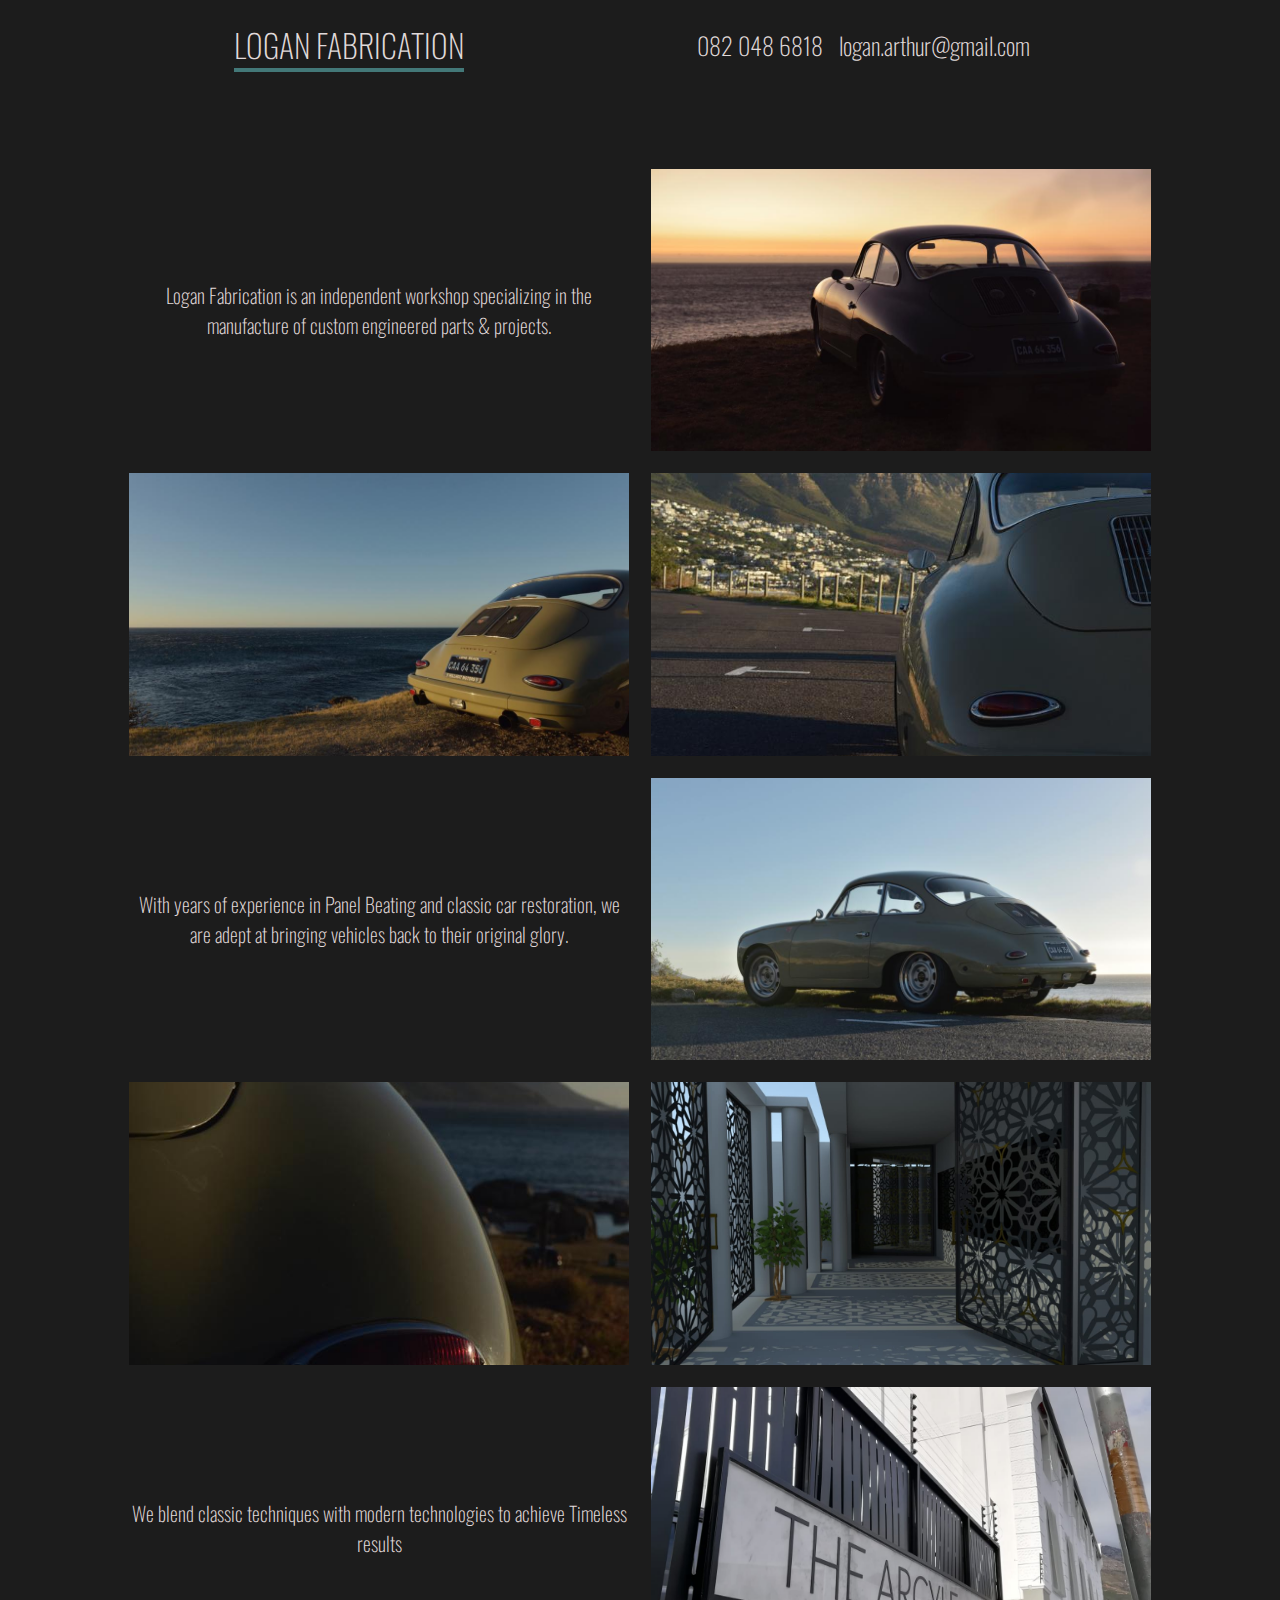
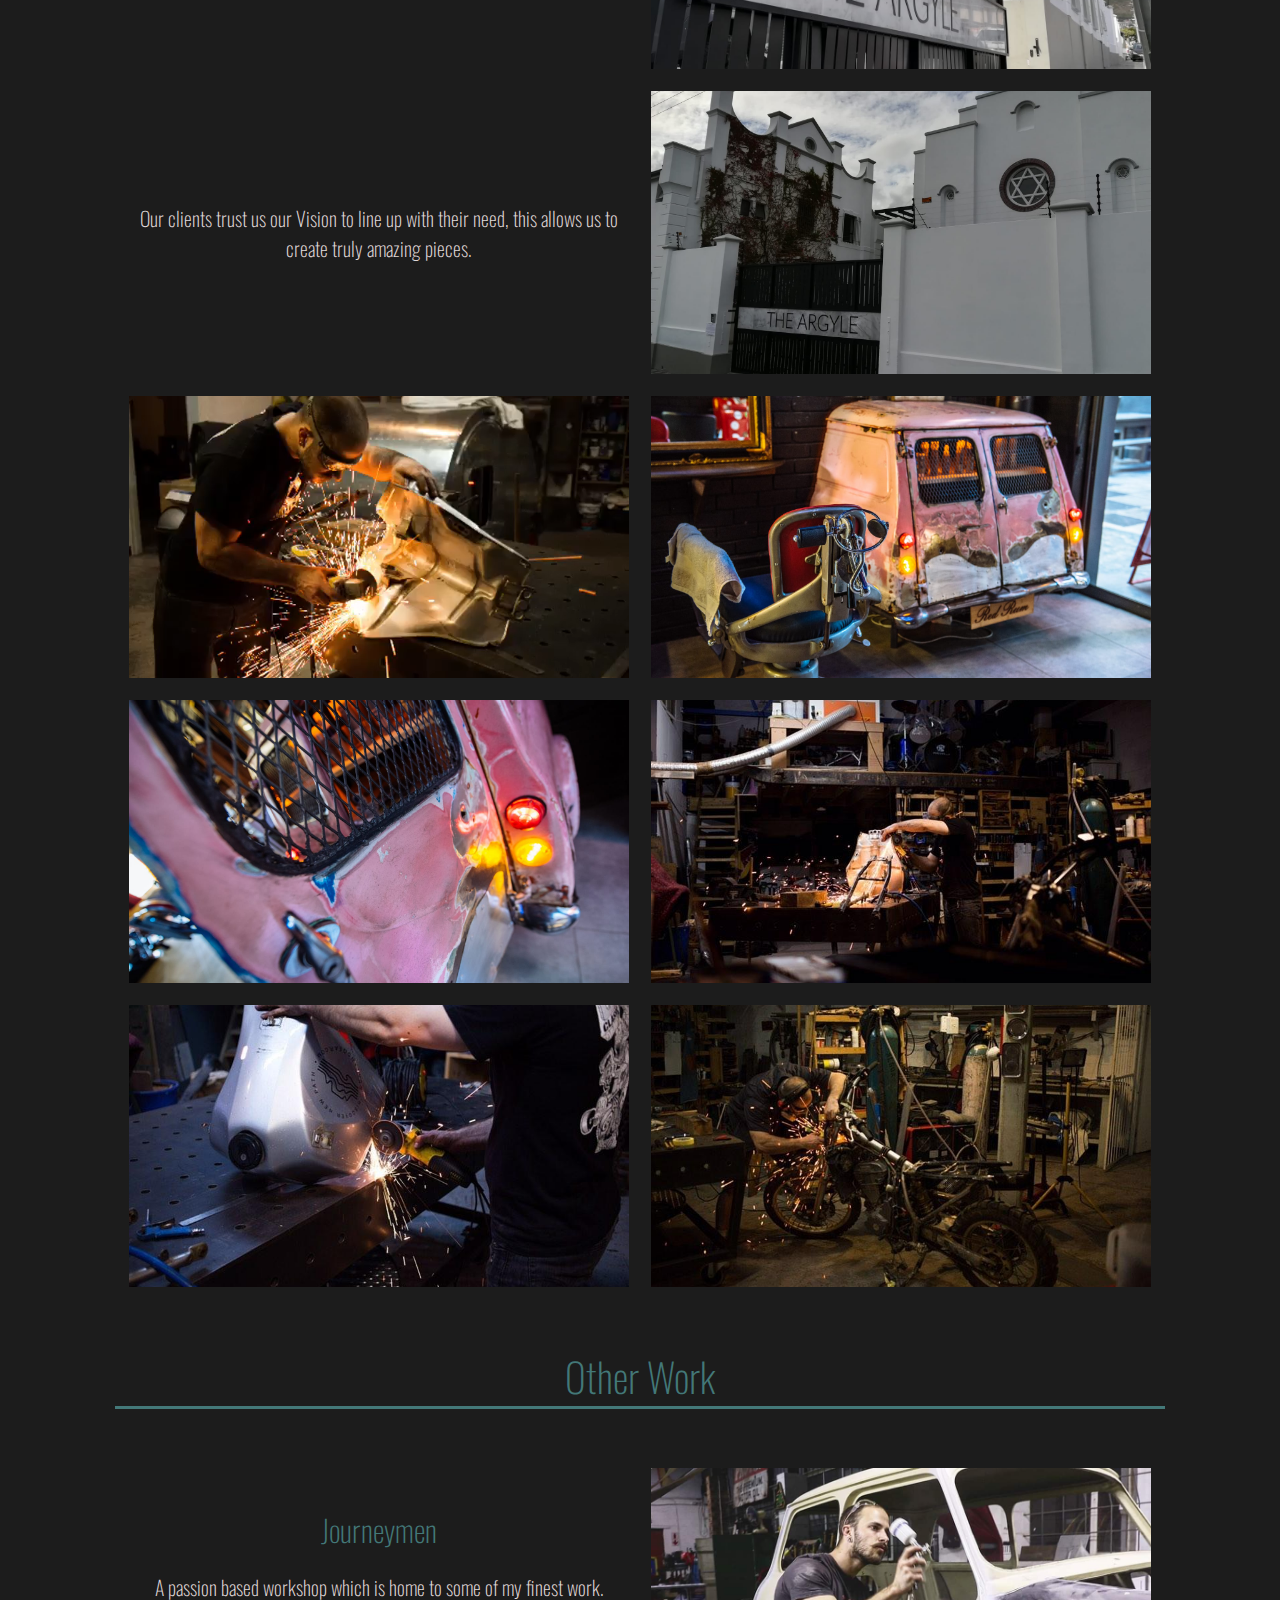
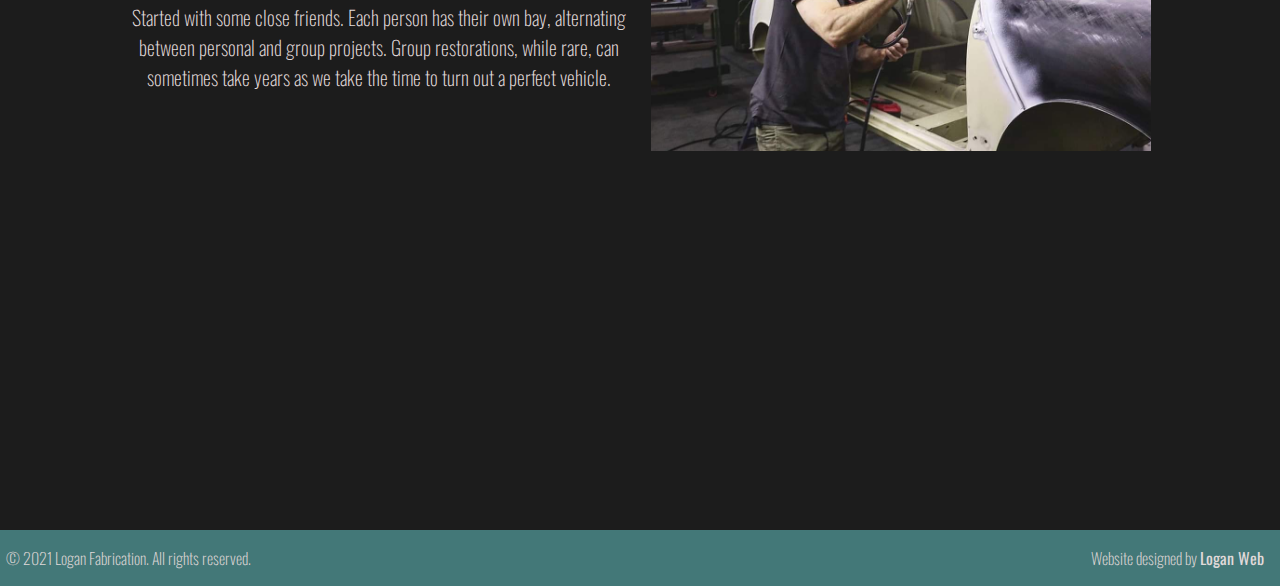
==== index.html @ 0d471483 "Finishing touches 1" ====
<!DOCTYPE html>
<html lang="en">
<head>
    <link rel='stylesheet' href='style.css'>
    <link rel="preconnect" href="https://fonts.gstatic.com">
    <link href="https://fonts.googleapis.com/css2?family=Oswald:wght@200;300;400;500;600;700&display=swap" rel="stylesheet"> 
    <meta charset="UTF-8">
    <meta name="viewport" content="width=device-width, initial-scale=1.0">
    <title>Logan Fabrication</title>
</head>
<body>
    <header>
        <h1 class="heading">LOGAN FABRICATION</h1>
        <nav>
            <a href="tel:+27820486818" class="contact">082 048 6818</a>
            <a href="mailto:logan.arthur@gmail.com?subject=Website Query" class="contact">logan.arthur@gmail.com</a>
        </nav>
    </header>
    <main>
        <div class="everything">

            <div class="gallery textblock"><p>Logan Fabrication is an independent workshop specializing in the manufacture of custom engineered parts & projects.</p></div>
            <img src="images/porsche02.jpeg" class="thumbnail gallery">
            <img src="images/porsche01.jpeg" class="thumbnail gallery">
            <img src="images/porsche03.jpeg" class="expand gallery">
            <div class="gallery textblock"><p>With years of experience in Panel Beating and classic car restoration, we are adept at bringing vehicles back to their original glory.</p></div>
            <img src="images/porsche04.jpeg" class="thumbnail gallery">
            <img src="images/porsche05.jpeg" class="expand gallery">
            <img src="images/argyle01.jpeg" class="thumbnail gallery">
            <div class="gallery textblock"><p>We blend classic techniques with modern technologies to achieve Timeless results</p></div>
            <img src="images/argyle02.jpeg" class="expand gallery">
            <div class="gallery textblock"><p>Our clients trust us our Vision to line up with their need, this allows us to create truly amazing pieces.</p></div>
            <img src="images/argyle03.jpeg" class="thumbnail gallery">
            
            <video autoplay muted loop src="images/workshop03-timelapse.mp4" type="video/mp4" class="thumbnail gallery"></video>
            <img src="images/mini02.jpeg" class="thumbnail gallery">
            <img src="images/mini03.jpeg" class="thumbnail gallery">
            <img src="images/workshop01.jpeg" class="thumbnail gallery">
            <img src="images/workshop02.jpeg" class="thumbnail gallery">
            <img src="images/workshop04.jpeg" class="thumbnail gallery">
            <hr>
            <div class="textblock gallery"><h2>Journeymen</h2><p>A passion based workshop which is home to some of my finest work. Started with some close friends. Each person has their own bay, alternating between personal and group projects. Group restorations, while rare, can sometimes take years as we take the time to turn out a perfect vehicle.</p></div>
            <img src="images/mini01.jpeg" class="thumbnail gallery">
            <iframe class ="gallery  thumbnail" src="https://www.youtube.com/embed/fPzrKiwG97E" frameborder="0" allow="accelerometer; autoplay; clipboard-write; encrypted-media; gyroscope; picture-in-picture" allowfullscreen></iframe>
        </div>
    </main>
    <footer>
        <div class="footer">
        <div class="footer"><p>© 2021 Logan Fabrication. All rights reserved.</p></div>
        <div class="footer"><p>Website designed by <a href="https://wwww.loganweb.com" class="footerlink">Logan Web</a></p></div>
        </div>    
    </footer>
</body>
</html>
---- style.css ----
:root {
    --eerie-black: #1c1c1cff;
    --myrtle-green: #437878ff;
    --sweet-brown: #b33d3dff;
    --gainsboro: #e0dadaff;
    --maximum-blue-green: #34c2c2ff;
    margin: 0;
    padding: 0;
}

html {
    scrollbar-width: none;
}

body {
    background-color: var(--eerie-black);
    color: var(--gainsboro);
    font-family: 'Oswald';
    margin: 0;
}

a {
    text-decoration: none;
}

header {
    display: flex;
    flex-wrap: wrap;
    justify-content: space-evenly;
}

nav {
    display: flex;
    flex-direction: row;
    align-self: center;
}

.heading {
    font-weight: 200;
    align-self: center;
    border-bottom-width: 0.25rem;
    border-bottom-style: solid;
    border-bottom-color: var(--myrtle-green);
}
/* Create Classes for nav hover effect*/

.contact {
    margin-right: 1rem;
    font-weight: 200;
    font-size: 1.5rem;
    text-decoration: none;
    color: var(--gainsboro);
    border-bottom-style: solid;
    border-bottom-color: transparent;
}

.contact:hover {
    transition: 0.5s;
    border-bottom-color: var(--myrtle-green);
}

.everything {
    display: flex;
    flex-wrap: wrap;
    margin: 5vw;
    justify-content: center;
    flex-direction: row;  
    flex-shrink: 0; 
}

.gallery {
    width: 500px;
    height: calc(500px/1.77);
}

.thumbnail {
    transition-duration: 1.2s;
    margin: 0.5rem;
    object-fit: cover;
    border-radius: 0.1rem;
    border: transparent 0.2rem;
    border-style: solid;
    border-radius: 0.1rem;
}

.thumbnail:hover {
    border-color: var(--myrtle-green);
    transition-duration: 0.4s;
}

.expand {
    transition-duration: 0.8s;
    margin: 0.5rem;
    object-fit: cover;
    border-radius: 0.1rem;
    border: transparent 0.2rem;
    border-style: solid;
    border-radius: 0.1rem;
}

.expand:hover{
    object-fit: contain;
    max-height: auto;
    max-width: auto;
    transform: scale(2);
    transform-origin: center;
    transition-duration: 1.2s;
}

.textblock {
    display: flex;
    justify-content: center;
    align-content: center;
    flex-direction: column;
    max-height: 100vh;
    text-align: center;
    margin: 0.5rem;
    border-radius: 0.1rem;
    border: transparent 0.2rem;
    border-style: solid;
    border-radius: 0.1rem;
    font-size: 1.25rem;
    font-weight: 200;
    text-decoration: none;
}

h2 {
    color: var(--myrtle-green);
    font-weight: 200;
    text-decoration: none;
    padding: 0;
    margin: 0;
}

hr {
    text-align: center;
    width: 82vw;
    color: var(--myrtle-green);
    border-style: none;
    border-bottom: solid 0.2rem;
    margin-top: 3rem;
    margin-bottom: 3rem;
}

hr::before {
    content: "Other Work";
    font-size: 2.5rem;
    font-weight: 200;
}

footer {
    background-color: var(--myrtle-green);
    width: 100vw;
}

.footer {
    display: flex;
    flex-direction: row;
    font-weight: 200;
    font-size: 1rem;
    justify-content: space-between;
    padding-left: 0.2rem;
}

.footerlink {
    font-size: 1rem;
    margin-right: 1rem;
    font-weight: 400;
    color: var(--gainsboro);
    border-bottom-style: solid;
    border-bottom-color: transparent;
}

.footerlink:hover {
    transition: 0.5s;
    border-bottom-color: var(--maximum-blue-green);
}
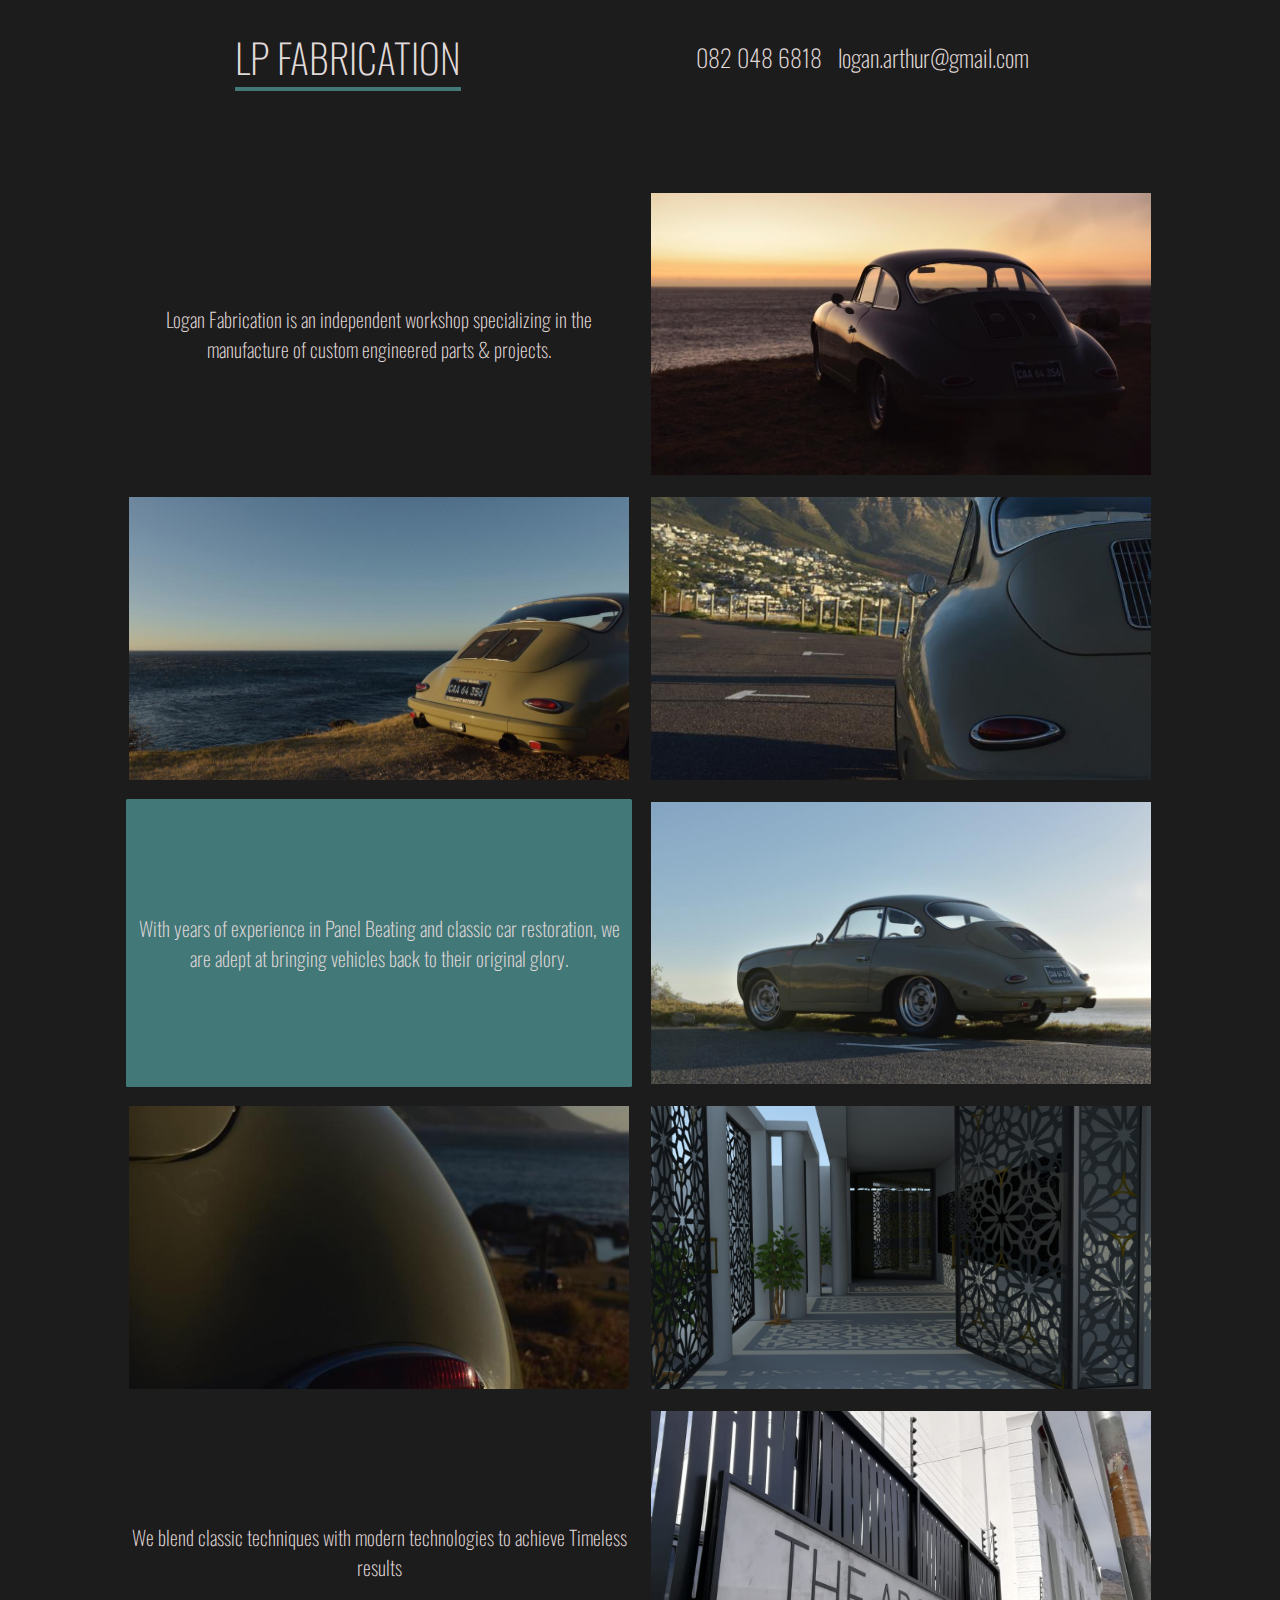
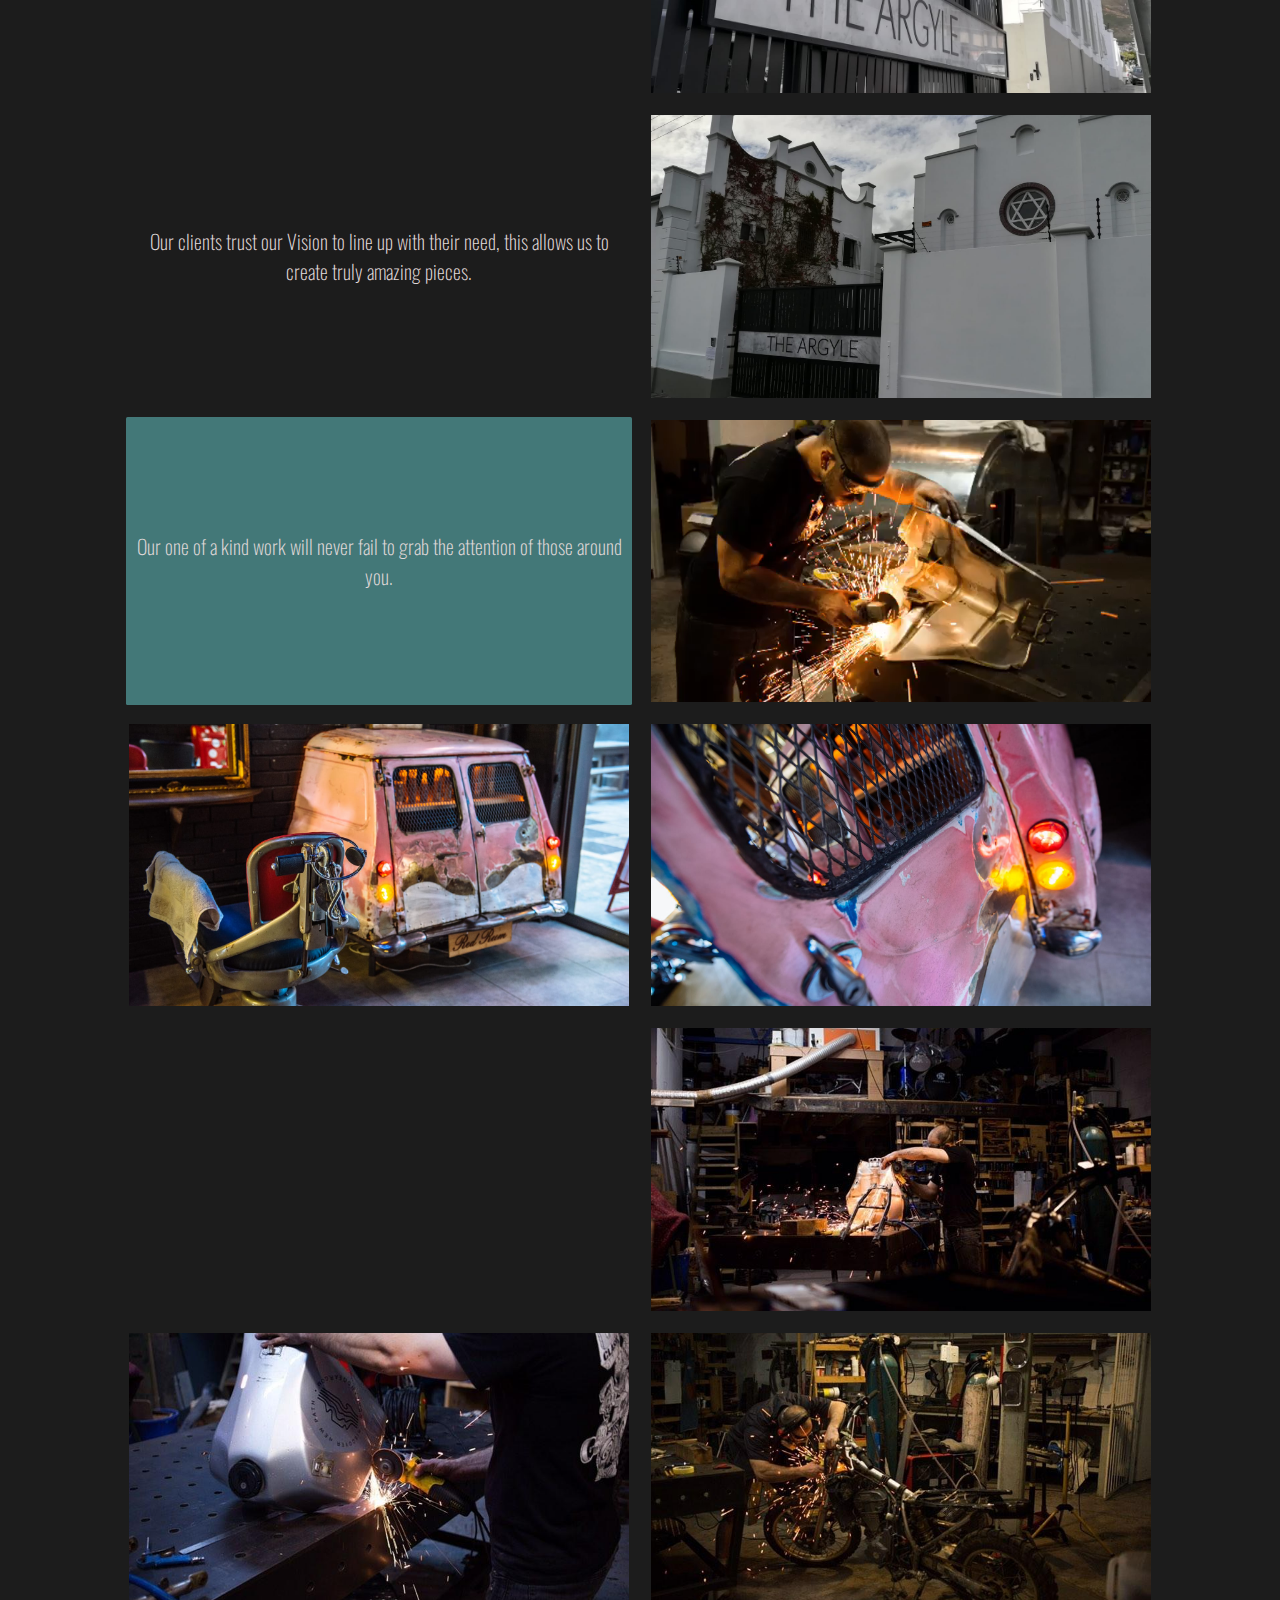
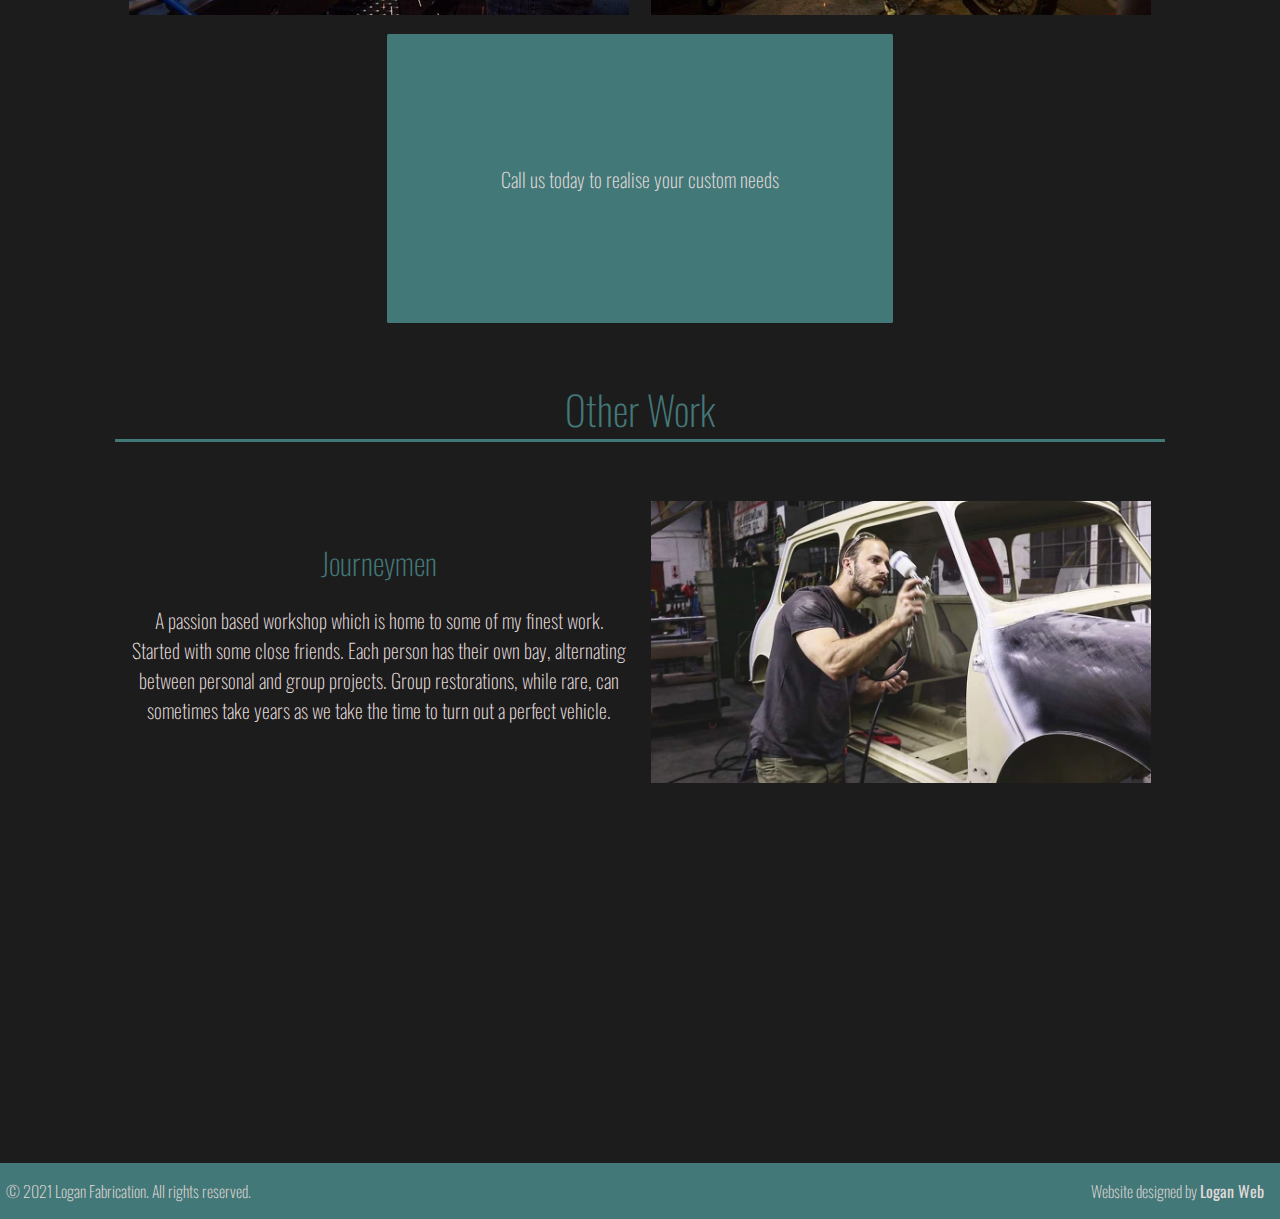
==== commit 901328cc: "Final Touches 2 (of3?)" ====
--- a/index.html
+++ b/index.html
@@ -10,7 +10,7 @@
 </head>
 <body>
     <header>
-        <h1 class="heading">LOGAN FABRICATION</h1>
+        <h1 class="heading">LP FABRICATION</h1>
         <nav>
             <a href="tel:+27820486818" class="contact">082 048 6818</a>
             <a href="mailto:logan.arthur@gmail.com?subject=Website Query" class="contact">logan.arthur@gmail.com</a>
@@ -23,21 +23,23 @@
             <img src="images/porsche02.jpeg" class="thumbnail gallery">
             <img src="images/porsche01.jpeg" class="thumbnail gallery">
             <img src="images/porsche03.jpeg" class="expand gallery">
-            <div class="gallery textblock"><p>With years of experience in Panel Beating and classic car restoration, we are adept at bringing vehicles back to their original glory.</p></div>
+            <div class="gallery textblock solidbackground"><p>With years of experience in Panel Beating and classic car restoration, we are adept at bringing vehicles back to their original glory.</p></div>
             <img src="images/porsche04.jpeg" class="thumbnail gallery">
             <img src="images/porsche05.jpeg" class="expand gallery">
             <img src="images/argyle01.jpeg" class="thumbnail gallery">
             <div class="gallery textblock"><p>We blend classic techniques with modern technologies to achieve Timeless results</p></div>
             <img src="images/argyle02.jpeg" class="expand gallery">
-            <div class="gallery textblock"><p>Our clients trust us our Vision to line up with their need, this allows us to create truly amazing pieces.</p></div>
+            <div class="gallery textblock"><p>Our clients trust our Vision to line up with their need, this allows us to create truly amazing pieces.</p></div>
             <img src="images/argyle03.jpeg" class="thumbnail gallery">
-            
+            <div class="textblock gallery solidbackground"><p>Our one of a kind work will never fail to grab the attention of those around you.</p></div>
             <video autoplay muted loop src="images/workshop03-timelapse.mp4" type="video/mp4" class="thumbnail gallery"></video>
             <img src="images/mini02.jpeg" class="thumbnail gallery">
             <img src="images/mini03.jpeg" class="thumbnail gallery">
+            <div class="textblock gallery"></div>
             <img src="images/workshop01.jpeg" class="thumbnail gallery">
             <img src="images/workshop02.jpeg" class="thumbnail gallery">
             <img src="images/workshop04.jpeg" class="thumbnail gallery">
+            <div class="textblock gallery solidbackground"><p>Call us today to realise your custom needs</p></div>
             <hr>
             <div class="textblock gallery"><h2>Journeymen</h2><p>A passion based workshop which is home to some of my finest work. Started with some close friends. Each person has their own bay, alternating between personal and group projects. Group restorations, while rare, can sometimes take years as we take the time to turn out a perfect vehicle.</p></div>
             <img src="images/mini01.jpeg" class="thumbnail gallery">
--- a/style.css
+++ b/style.css
@@ -2,9 +2,7 @@
 :root {
     --eerie-black: #1c1c1cff;
     --myrtle-green: #437878ff;
-    --sweet-brown: #b33d3dff;
     --gainsboro: #e0dadaff;
-    --maximum-blue-green: #34c2c2ff;
     margin: 0;
     padding: 0;
 }
@@ -28,6 +26,10 @@
     display: flex;
     flex-wrap: wrap;
     justify-content: space-evenly;
+    position: sticky;
+    position: -webkit-sticky;
+    top: 0;
+    background-color: var(--eerie-black);
 }
 
 nav {
@@ -39,6 +41,7 @@
 .heading {
     font-weight: 200;
     align-self: center;
+    font-size: 2.5rem;
     border-bottom-width: 0.25rem;
     border-bottom-style: solid;
     border-bottom-color: var(--myrtle-green);
@@ -174,5 +177,9 @@
 
 .footerlink:hover {
     transition: 0.5s;
-    border-bottom-color: var(--maximum-blue-green);
+    border-bottom-color: var(--gainsboro);
+}
+
+.solidbackground {
+    background-color: var(--myrtle-green);
 }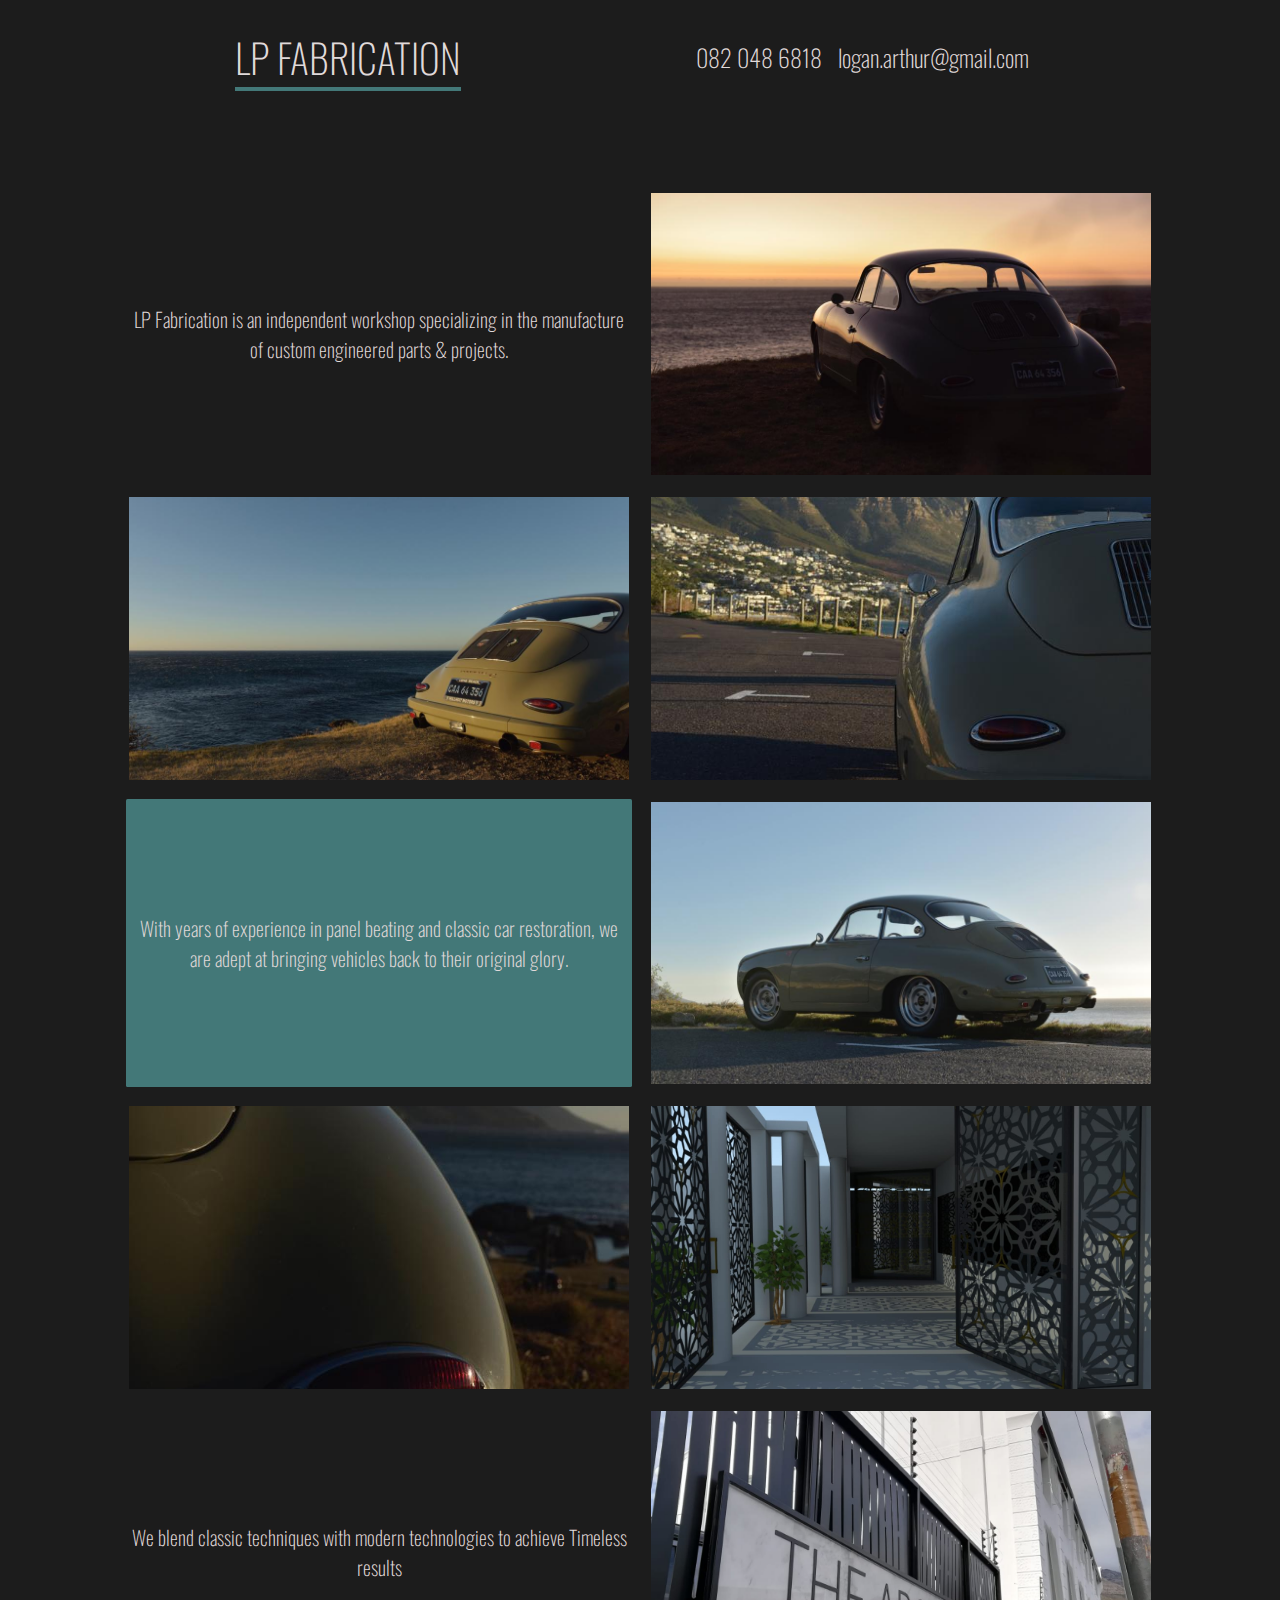
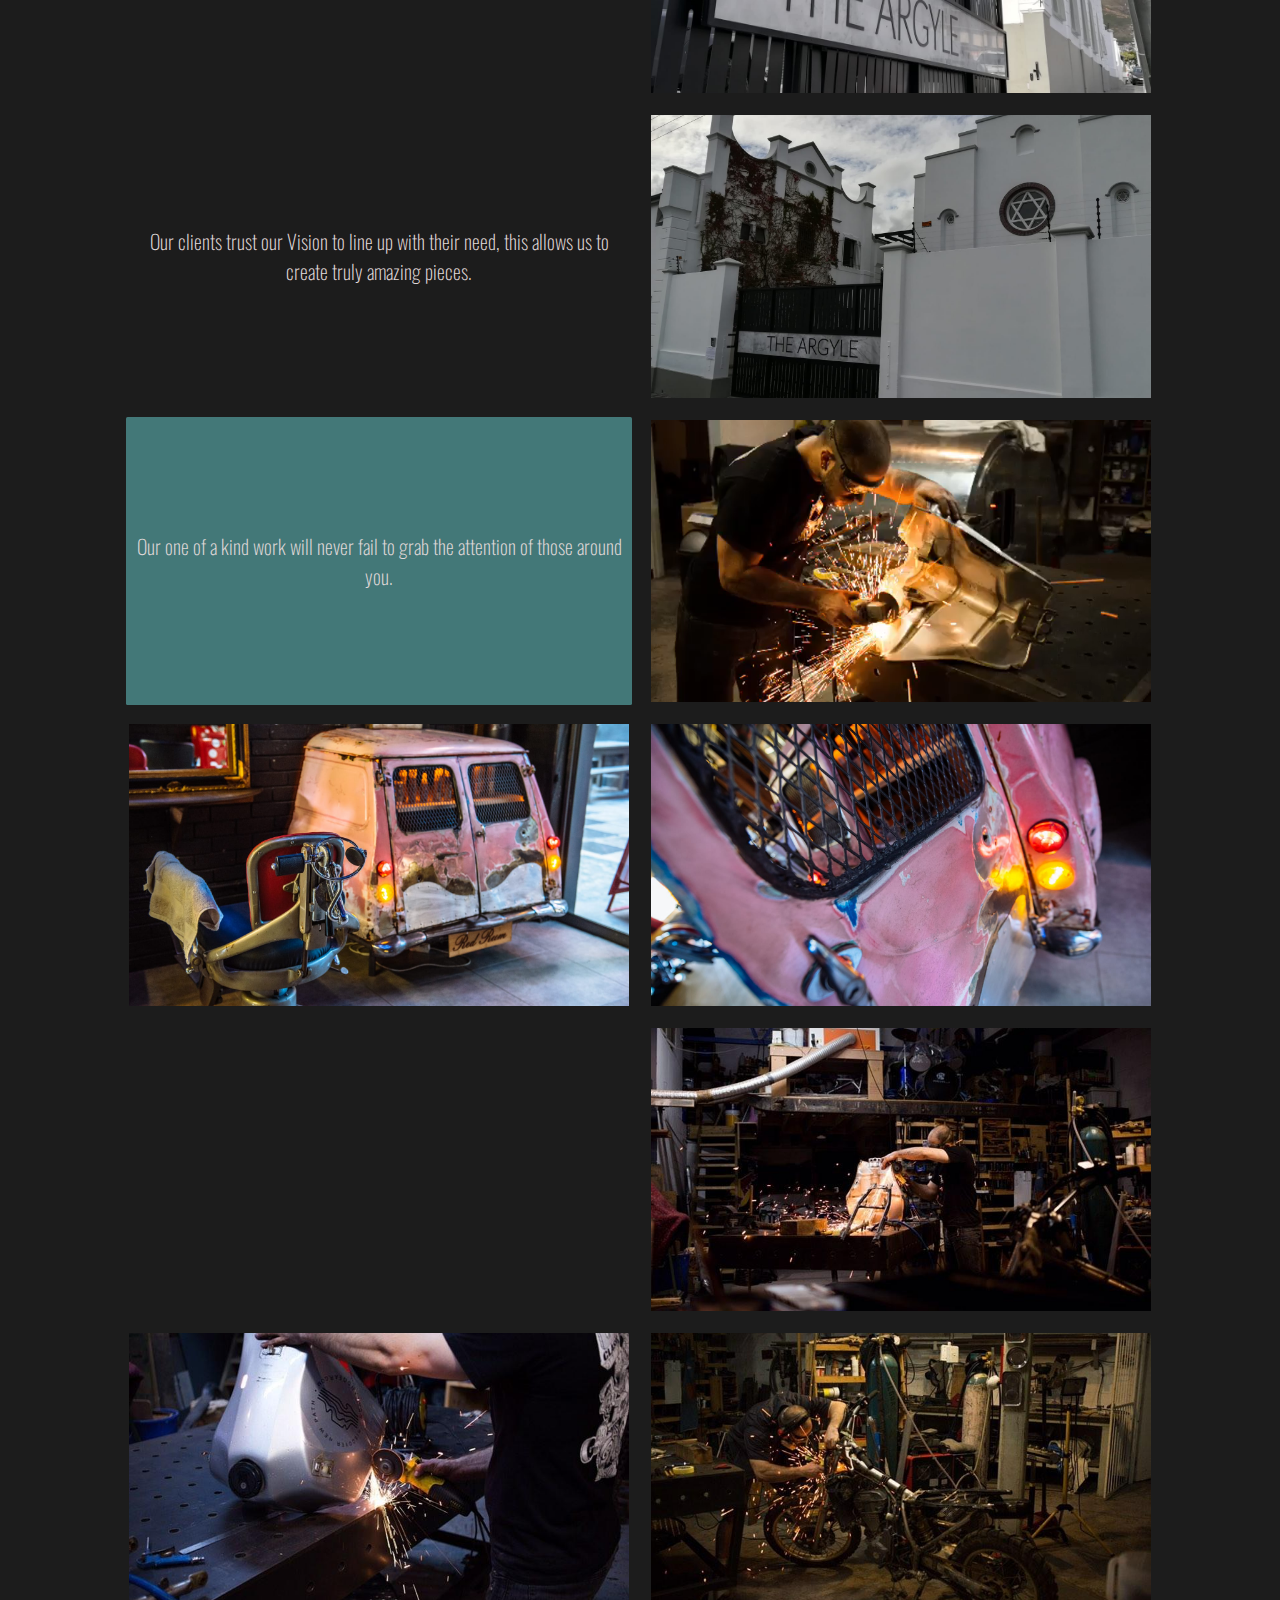
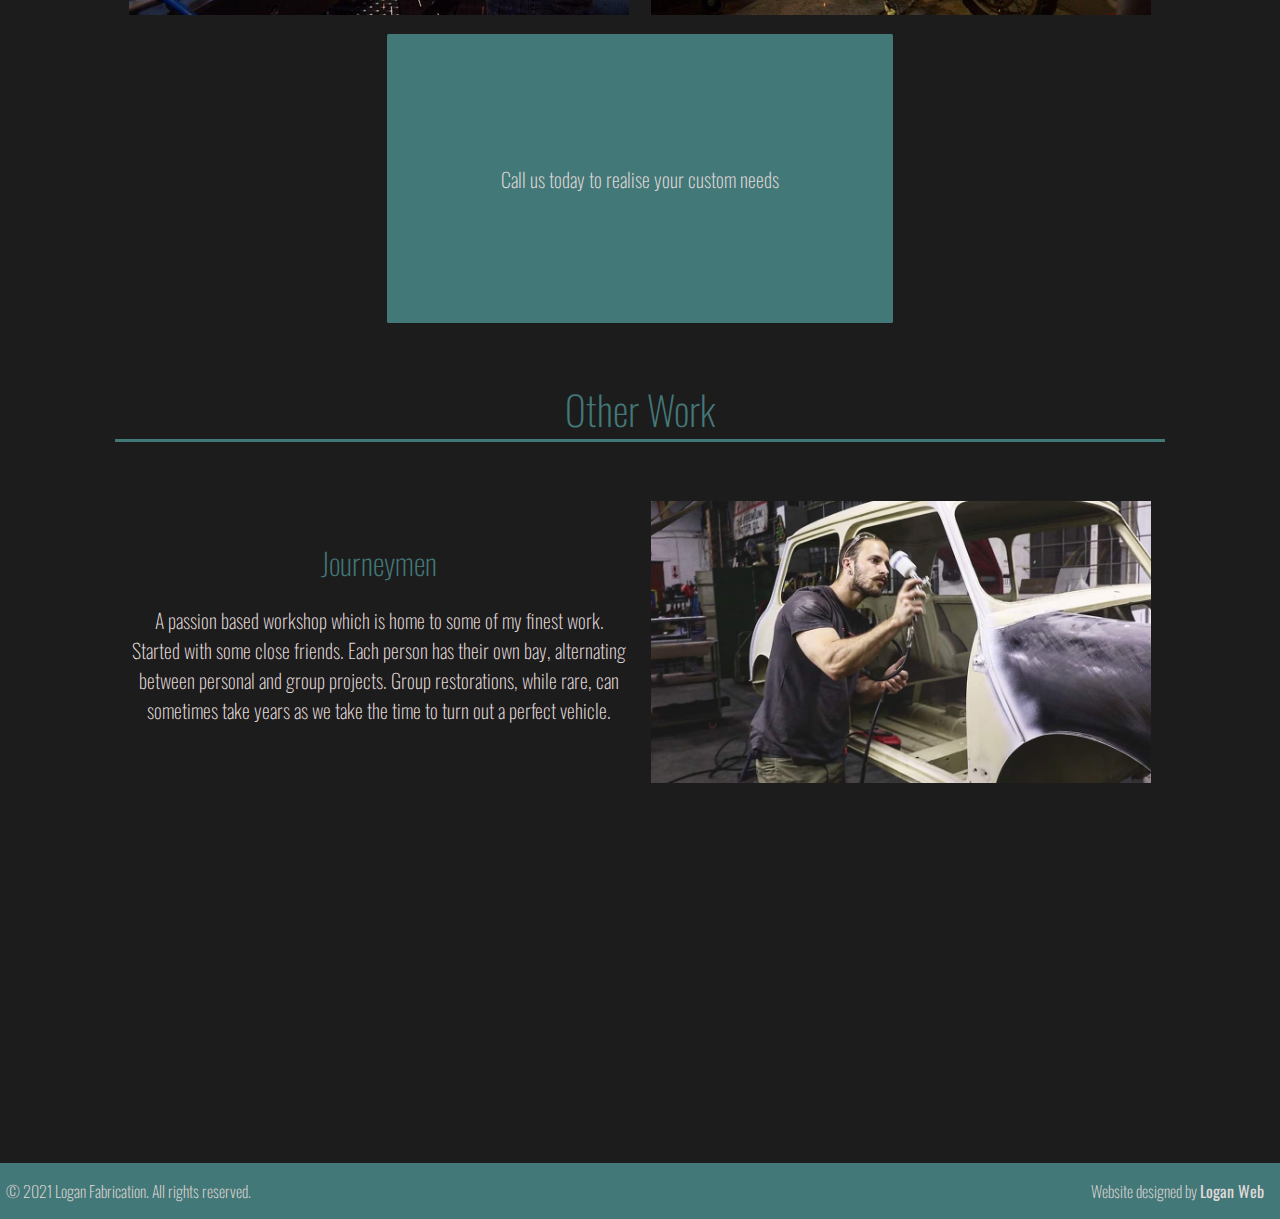
==== commit b55eeea9: "Final Touches 3 (of4?)" ====
--- a/index.html
+++ b/index.html
@@ -19,11 +19,11 @@
     <main>
         <div class="everything">
 
-            <div class="gallery textblock"><p>Logan Fabrication is an independent workshop specializing in the manufacture of custom engineered parts & projects.</p></div>
+            <div class="gallery textblock"><p>LP Fabrication is an independent workshop specializing in the manufacture of custom engineered parts & projects.</p></div>
             <img src="images/porsche02.jpeg" class="thumbnail gallery">
             <img src="images/porsche01.jpeg" class="thumbnail gallery">
             <img src="images/porsche03.jpeg" class="expand gallery">
-            <div class="gallery textblock solidbackground"><p>With years of experience in Panel Beating and classic car restoration, we are adept at bringing vehicles back to their original glory.</p></div>
+            <div class="gallery textblock solidbackground"><p>With years of experience in panel beating and classic car restoration, we are adept at bringing vehicles back to their original glory.</p></div>
             <img src="images/porsche04.jpeg" class="thumbnail gallery">
             <img src="images/porsche05.jpeg" class="expand gallery">
             <img src="images/argyle01.jpeg" class="thumbnail gallery">
@@ -39,7 +39,7 @@
             <img src="images/workshop01.jpeg" class="thumbnail gallery">
             <img src="images/workshop02.jpeg" class="thumbnail gallery">
             <img src="images/workshop04.jpeg" class="thumbnail gallery">
-            <div class="textblock gallery solidbackground"><p>Call us today to realise your custom needs</p></div>
+            <div class="textblock gallery solidbackground"><p><a href="tel:+27820486818" class="secondcontact">Call us</a> today to realise your custom needs</p></div>
             <hr>
             <div class="textblock gallery"><h2>Journeymen</h2><p>A passion based workshop which is home to some of my finest work. Started with some close friends. Each person has their own bay, alternating between personal and group projects. Group restorations, while rare, can sometimes take years as we take the time to turn out a perfect vehicle.</p></div>
             <img src="images/mini01.jpeg" class="thumbnail gallery">
--- a/style.css
+++ b/style.css
@@ -61,6 +61,11 @@
 .contact:hover {
     transition: 0.5s;
     border-bottom-color: var(--myrtle-green);
+}
+
+.secondcontact {
+    text-decoration: none;
+    color: var(--gainsboro);
 }
 
 .everything {
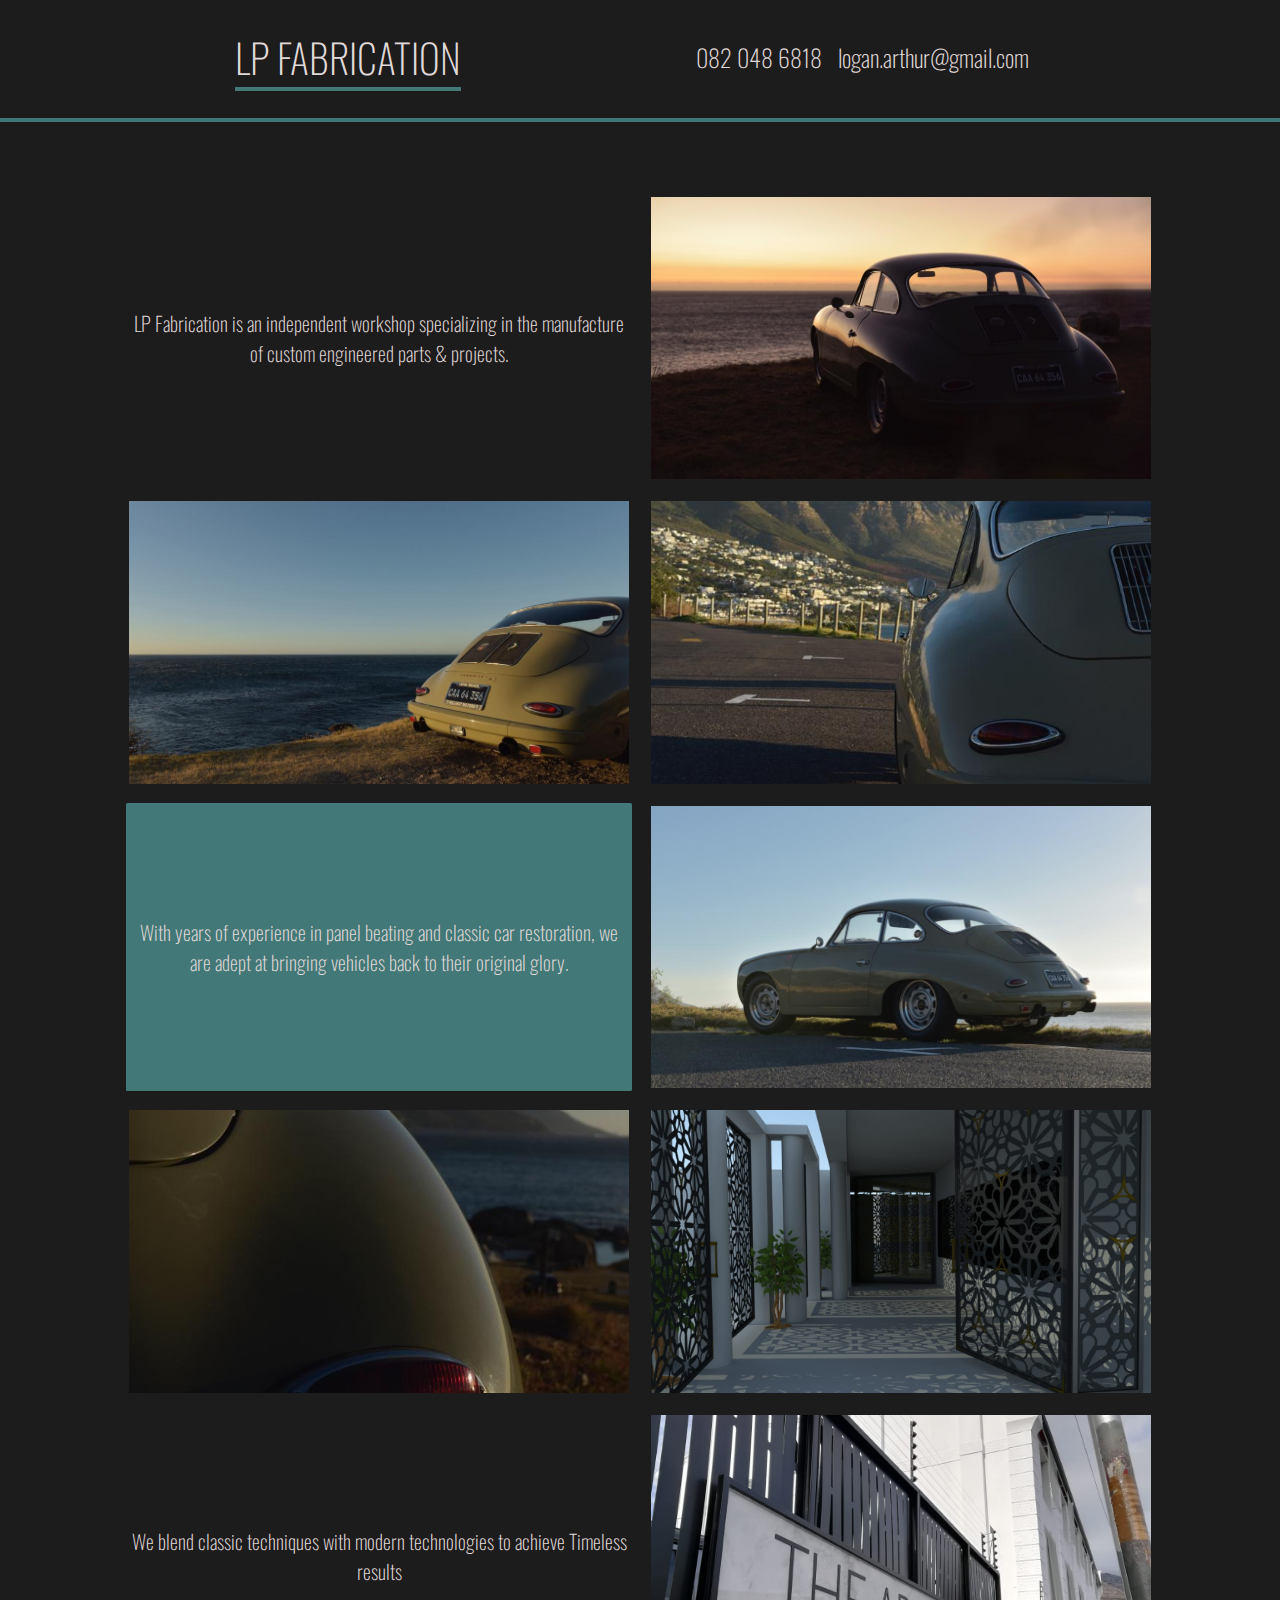
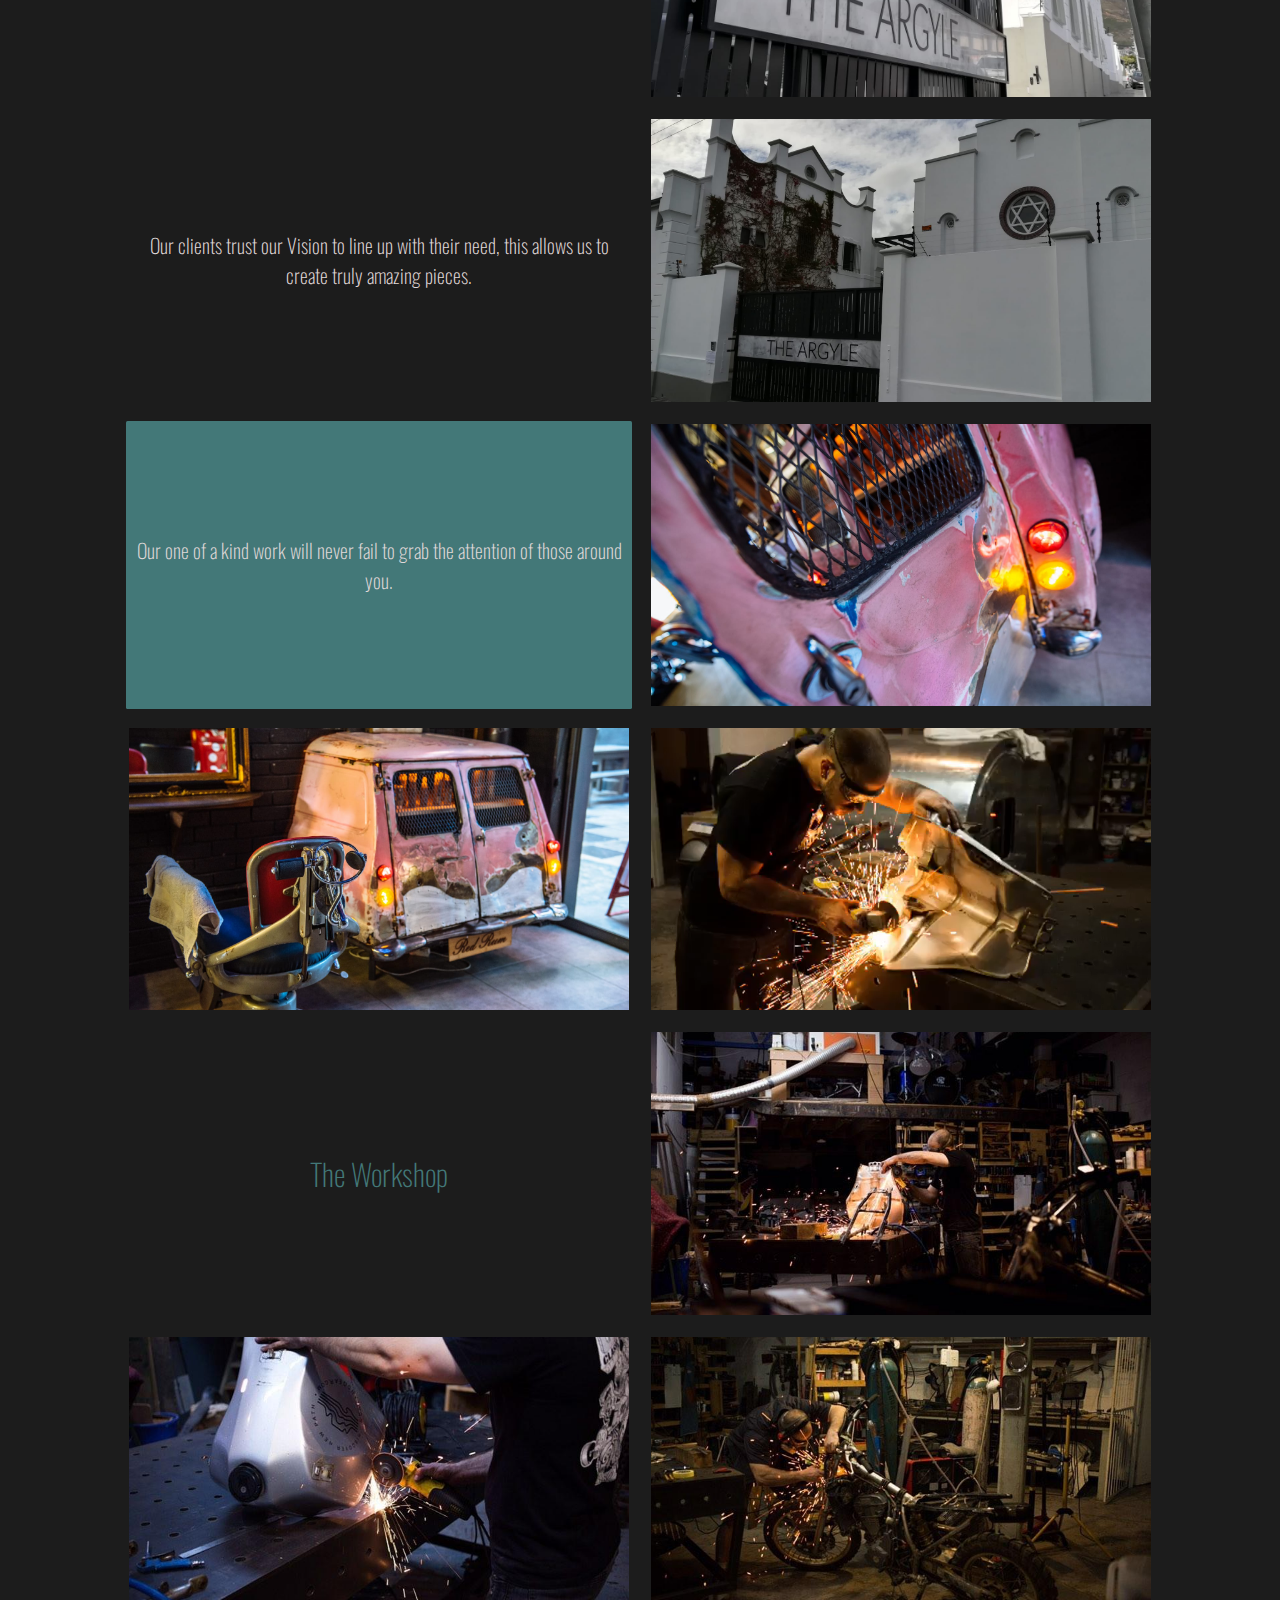
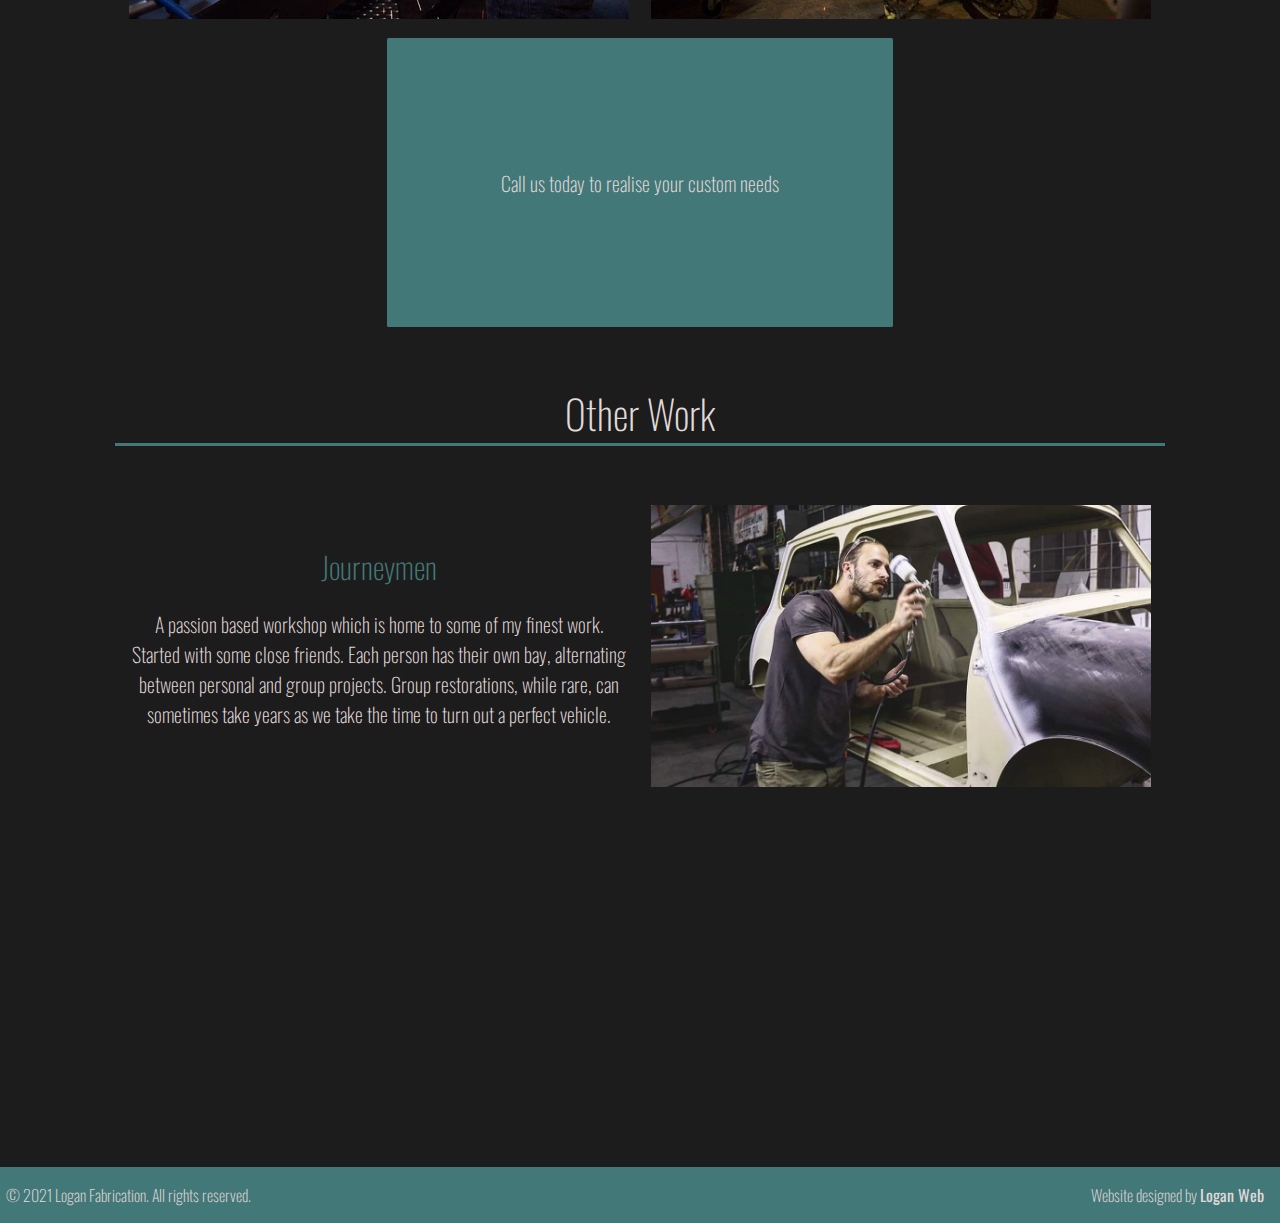
==== commit 4c569fde: "minor changes" ====
--- a/index.html
+++ b/index.html
@@ -32,10 +32,10 @@
             <div class="gallery textblock"><p>Our clients trust our Vision to line up with their need, this allows us to create truly amazing pieces.</p></div>
             <img src="images/argyle03.jpeg" class="thumbnail gallery">
             <div class="textblock gallery solidbackground"><p>Our one of a kind work will never fail to grab the attention of those around you.</p></div>
+            <img src="images/mini03.jpeg" class="thumbnail gallery">
+            <img src="images/mini02.jpeg" class="thumbnail gallery">
             <video autoplay muted loop src="images/workshop03-timelapse.mp4" type="video/mp4" class="thumbnail gallery"></video>
-            <img src="images/mini02.jpeg" class="thumbnail gallery">
-            <img src="images/mini03.jpeg" class="thumbnail gallery">
-            <div class="textblock gallery"></div>
+            <div class="textblock gallery"><h2>The Workshop</h2></div>
             <img src="images/workshop01.jpeg" class="thumbnail gallery">
             <img src="images/workshop02.jpeg" class="thumbnail gallery">
             <img src="images/workshop04.jpeg" class="thumbnail gallery">
--- a/style.css
+++ b/style.css
@@ -30,6 +30,7 @@
     position: -webkit-sticky;
     top: 0;
     background-color: var(--eerie-black);
+    border-bottom: var(--myrtle-green) solid 0.25rem;
 }
 
 nav {
@@ -155,6 +156,7 @@
     content: "Other Work";
     font-size: 2.5rem;
     font-weight: 200;
+    color: var(--gainsboro);
 }
 
 footer {
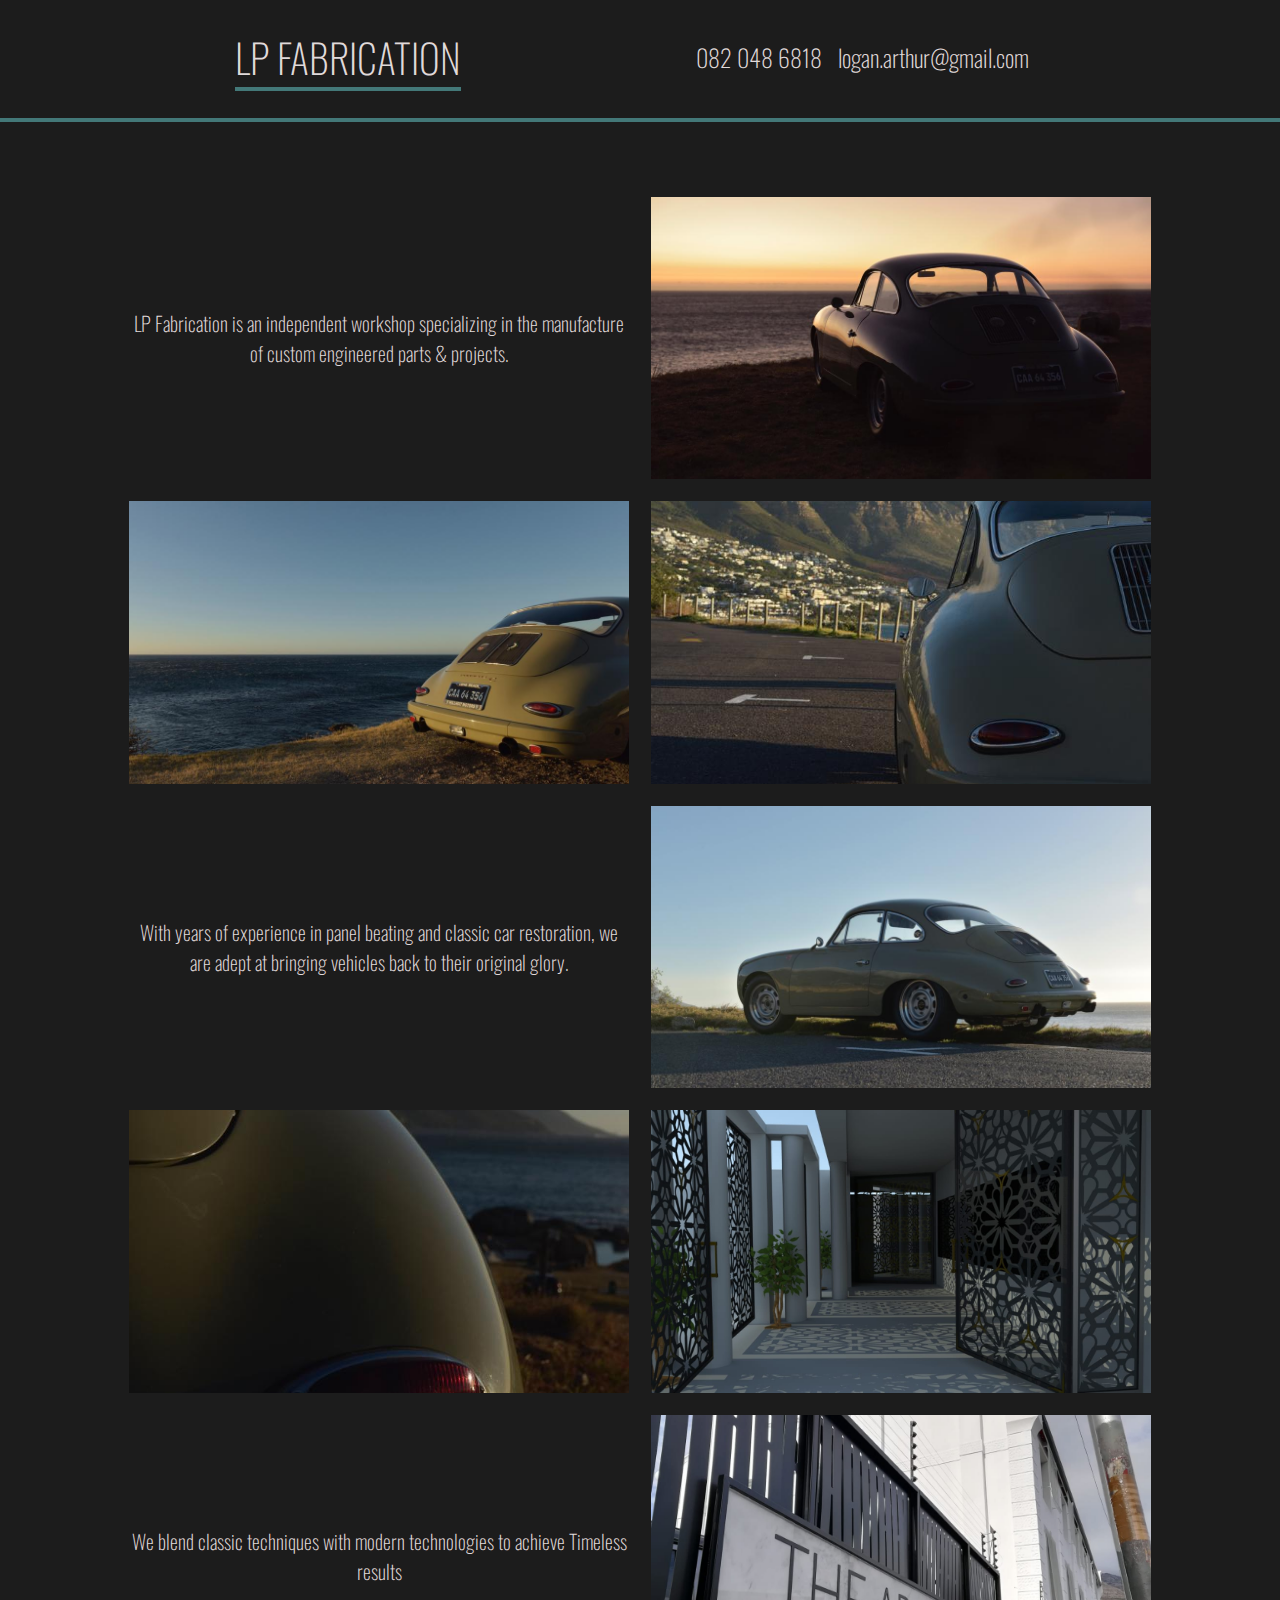
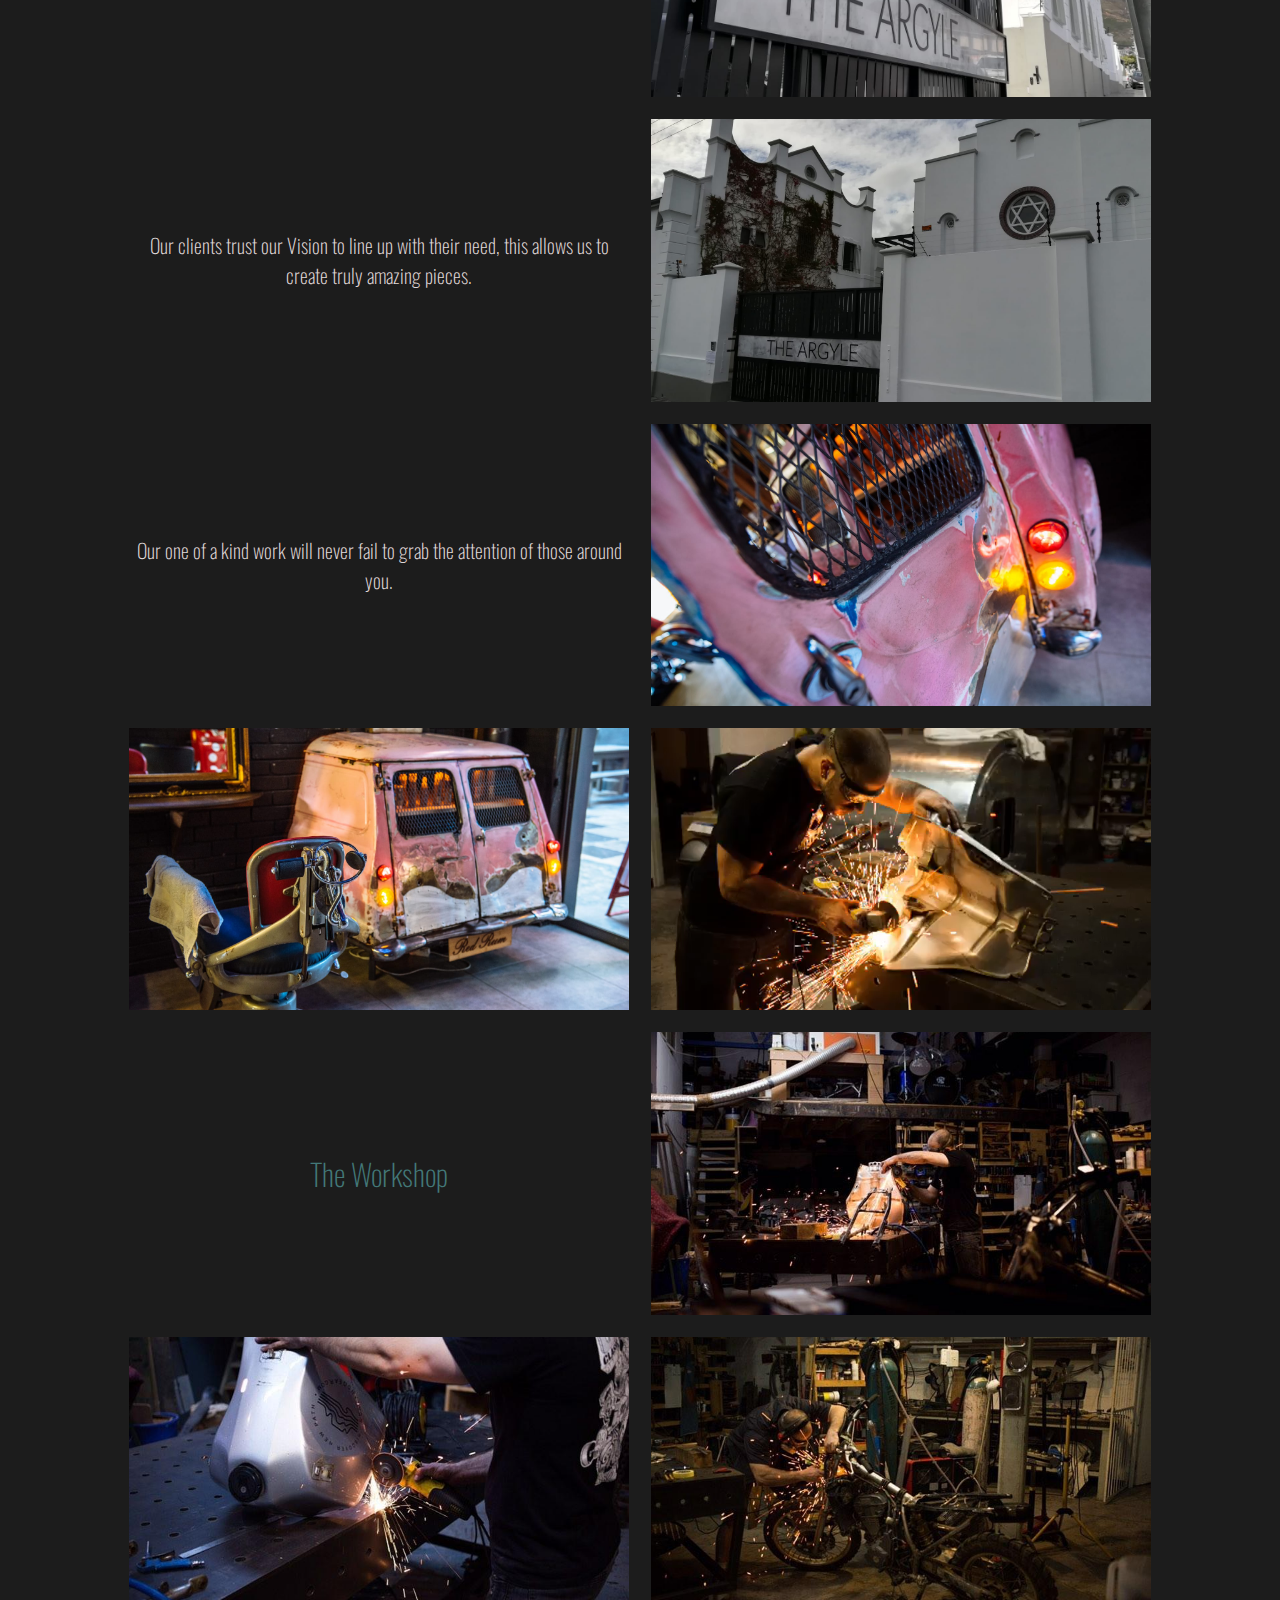
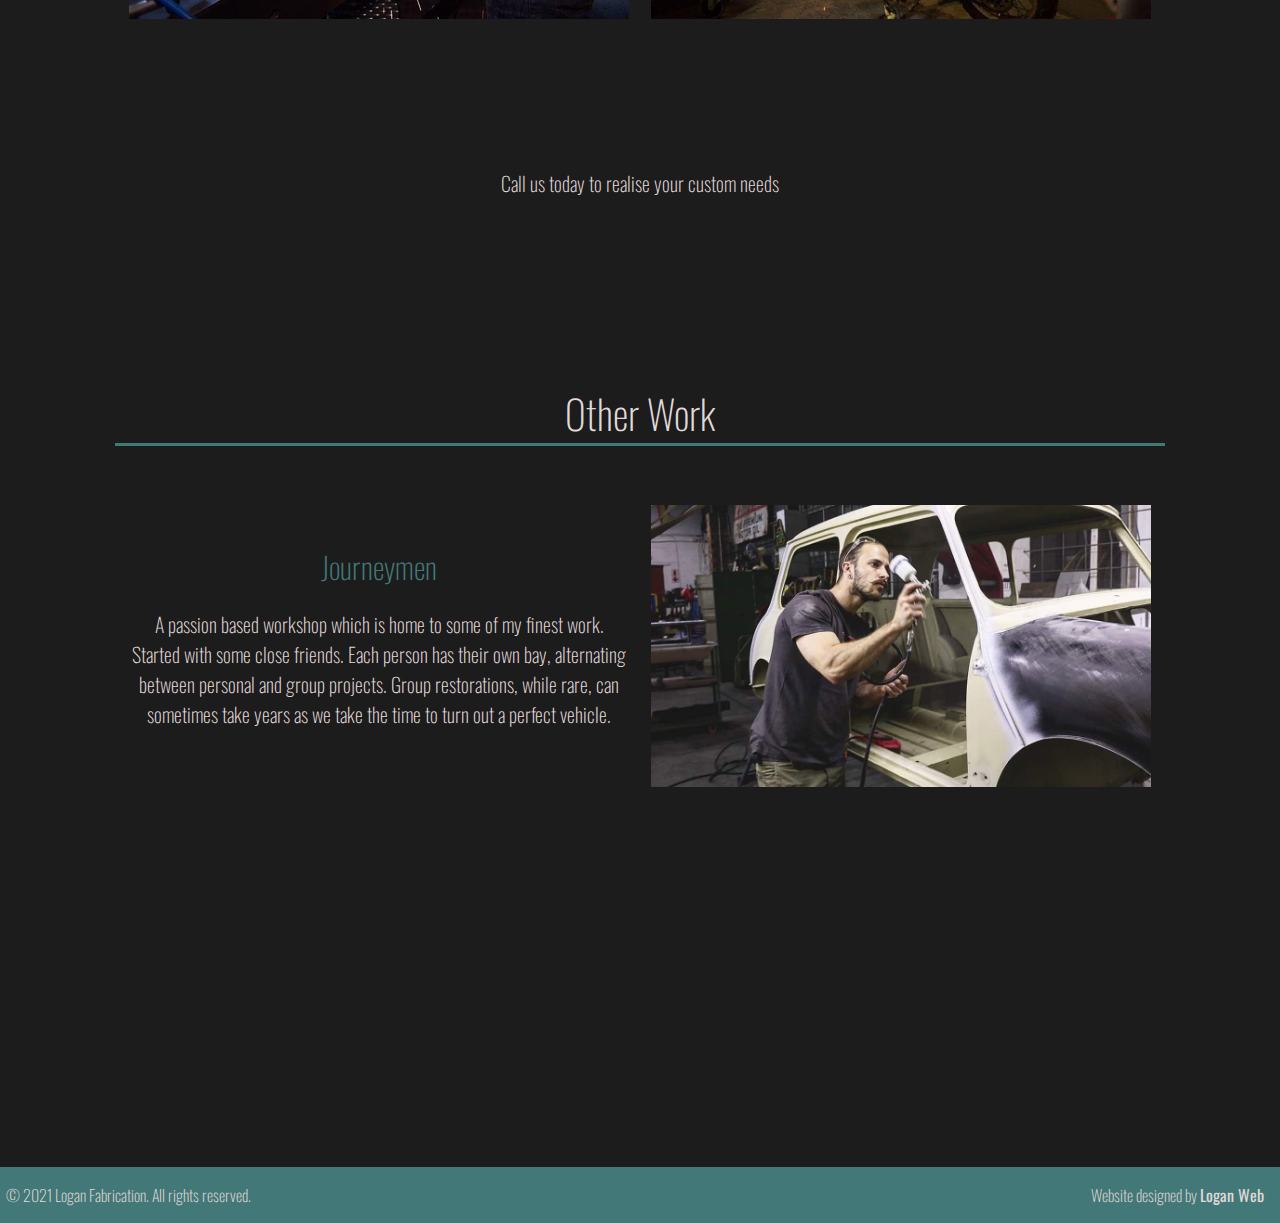
==== commit 55bab622: "Update index.html" ====
--- a/index.html
+++ b/index.html
@@ -6,7 +6,11 @@
     <link href="https://fonts.googleapis.com/css2?family=Oswald:wght@200;300;400;500;600;700&display=swap" rel="stylesheet"> 
     <meta charset="UTF-8">
     <meta name="viewport" content="width=device-width, initial-scale=1.0">
-    <title>Logan Fabrication</title>
+    <link rel="apple-touch-icon" sizes="180x180" href="apple-touch-icon.png">
+    <link rel="icon" type="image/png" sizes="32x32" href="favicon-32x32.png">
+    <link rel="icon" type="image/png" sizes="16x16" href="favicon-16x16.png">
+    <link rel="manifest" href="/site.webmanifest">
+    <title>LP Fabrication</title>
 </head>
 <body>
     <header>
@@ -23,7 +27,7 @@
             <img src="images/porsche02.jpeg" class="thumbnail gallery">
             <img src="images/porsche01.jpeg" class="thumbnail gallery">
             <img src="images/porsche03.jpeg" class="expand gallery">
-            <div class="gallery textblock solidbackground"><p>With years of experience in panel beating and classic car restoration, we are adept at bringing vehicles back to their original glory.</p></div>
+            <div class="gallery textblock"><p>With years of experience in panel beating and classic car restoration, we are adept at bringing vehicles back to their original glory.</p></div>
             <img src="images/porsche04.jpeg" class="thumbnail gallery">
             <img src="images/porsche05.jpeg" class="expand gallery">
             <img src="images/argyle01.jpeg" class="thumbnail gallery">
@@ -31,7 +35,7 @@
             <img src="images/argyle02.jpeg" class="expand gallery">
             <div class="gallery textblock"><p>Our clients trust our Vision to line up with their need, this allows us to create truly amazing pieces.</p></div>
             <img src="images/argyle03.jpeg" class="thumbnail gallery">
-            <div class="textblock gallery solidbackground"><p>Our one of a kind work will never fail to grab the attention of those around you.</p></div>
+            <div class="textblock gallery"><p>Our one of a kind work will never fail to grab the attention of those around you.</p></div>
             <img src="images/mini03.jpeg" class="thumbnail gallery">
             <img src="images/mini02.jpeg" class="thumbnail gallery">
             <video autoplay muted loop src="images/workshop03-timelapse.mp4" type="video/mp4" class="thumbnail gallery"></video>
@@ -39,7 +43,7 @@
             <img src="images/workshop01.jpeg" class="thumbnail gallery">
             <img src="images/workshop02.jpeg" class="thumbnail gallery">
             <img src="images/workshop04.jpeg" class="thumbnail gallery">
-            <div class="textblock gallery solidbackground"><p><a href="tel:+27820486818" class="secondcontact">Call us</a> today to realise your custom needs</p></div>
+            <div class="textblock gallery"><p><a href="tel:+27820486818" class="secondcontact">Call us</a> today to realise your custom needs</p></div>
             <hr>
             <div class="textblock gallery"><h2>Journeymen</h2><p>A passion based workshop which is home to some of my finest work. Started with some close friends. Each person has their own bay, alternating between personal and group projects. Group restorations, while rare, can sometimes take years as we take the time to turn out a perfect vehicle.</p></div>
             <img src="images/mini01.jpeg" class="thumbnail gallery">
@@ -53,4 +57,4 @@
         </div>    
     </footer>
 </body>
-</html>+</html>
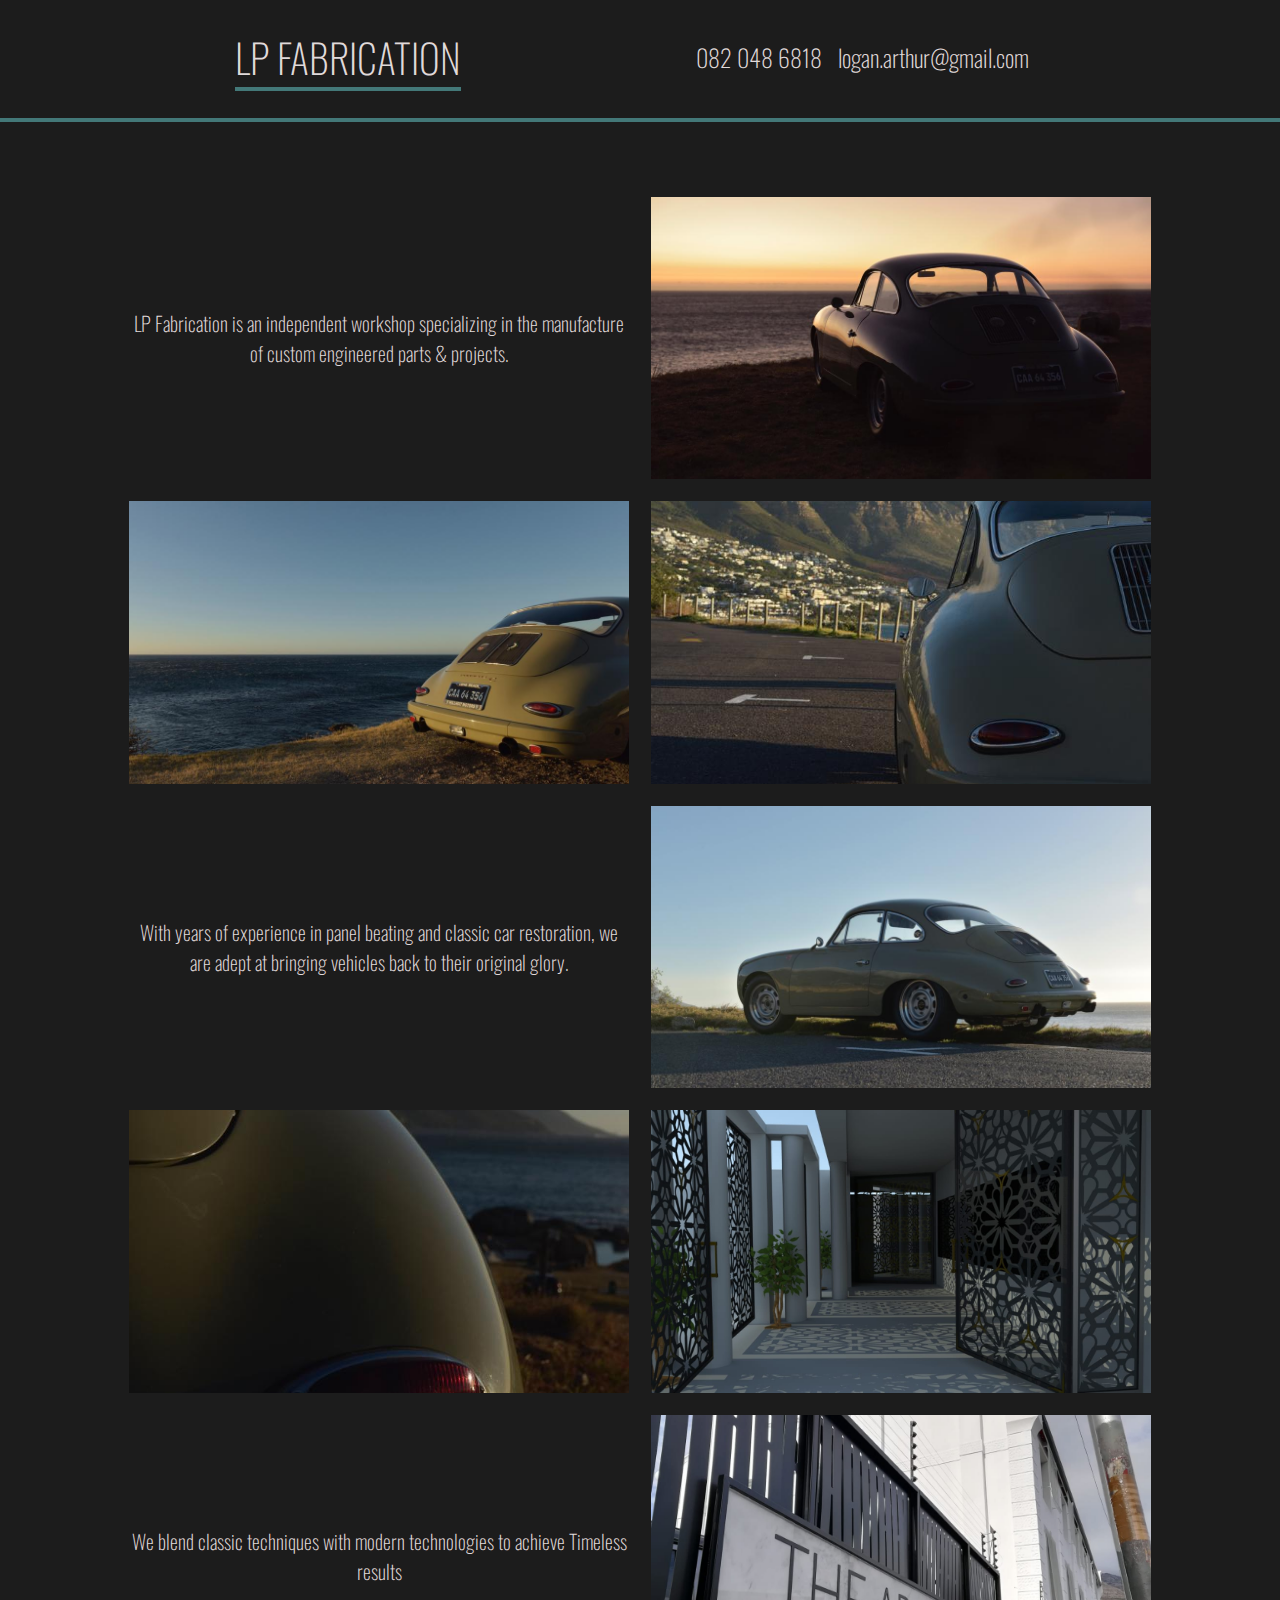
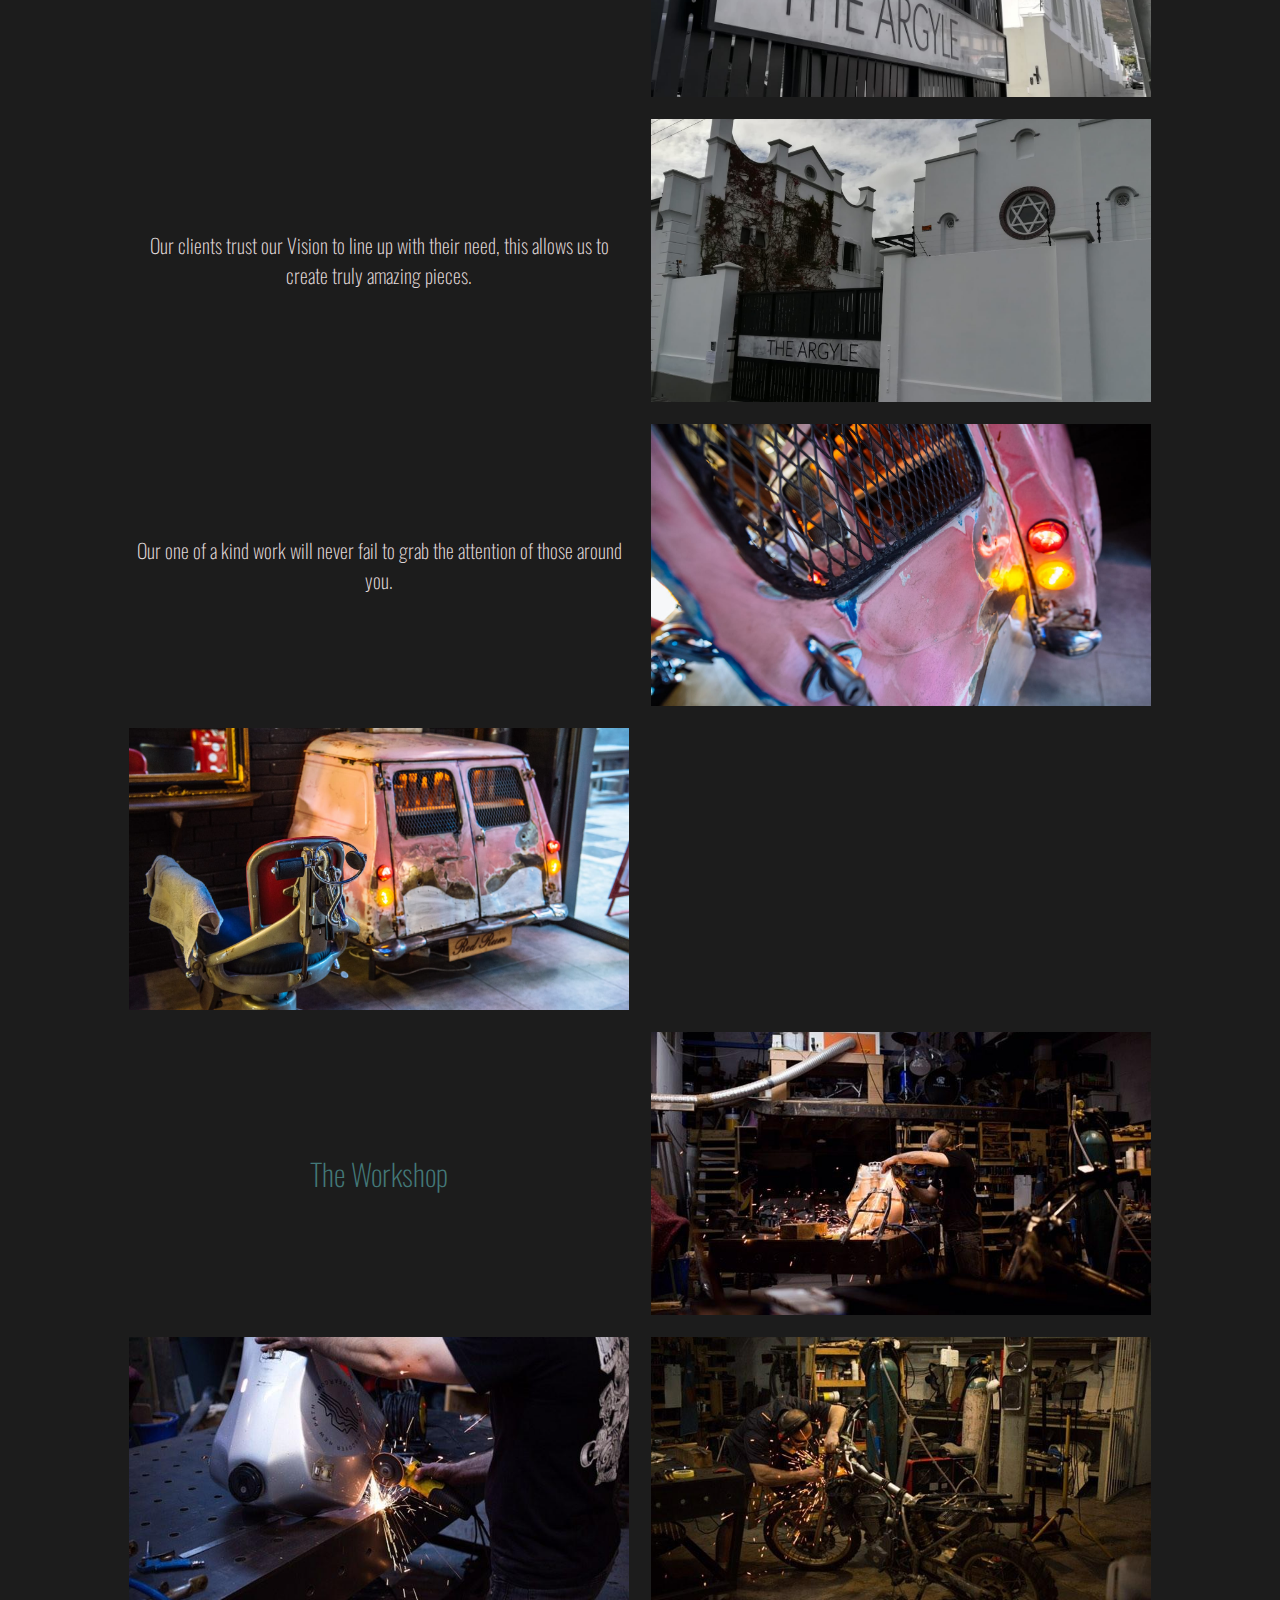
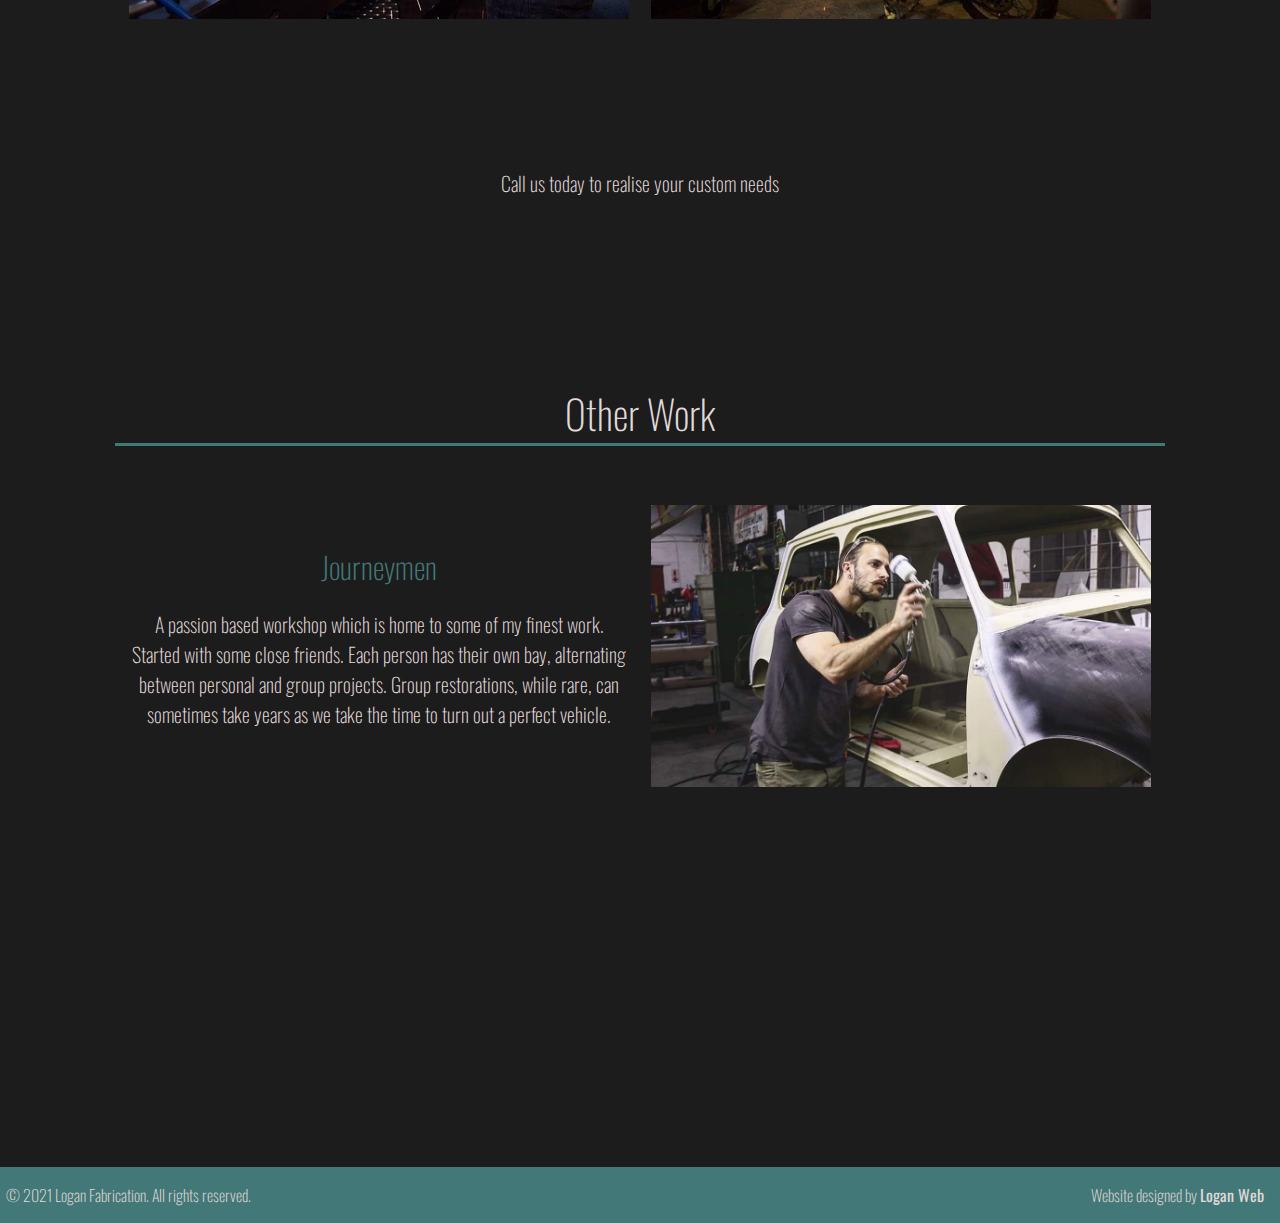
==== commit 81e8b8c9: "More Housekeeping" ====
--- a/index.html
+++ b/index.html
@@ -6,9 +6,9 @@
     <link href="https://fonts.googleapis.com/css2?family=Oswald:wght@200;300;400;500;600;700&display=swap" rel="stylesheet"> 
     <meta charset="UTF-8">
     <meta name="viewport" content="width=device-width, initial-scale=1.0">
-    <link rel="apple-touch-icon" sizes="180x180" href="apple-touch-icon.png">
-    <link rel="icon" type="image/png" sizes="32x32" href="favicon-32x32.png">
-    <link rel="icon" type="image/png" sizes="16x16" href="favicon-16x16.png">
+    <link rel="apple-touch-icon" sizes="180x180" href="images/apple-touch-icon.png">
+    <link rel="icon" type="image/png" sizes="32x32" href="images/favicon-32x32.png">
+    <link rel="icon" type="image/png" sizes="16x16" href="images/favicon-16x16.png">
     <link rel="manifest" href="/site.webmanifest">
     <title>LP Fabrication</title>
 </head>
--- a/style.css
+++ b/style.css
@@ -1,7 +1,7 @@
 
 :root {
     --eerie-black: #1c1c1cff;
-    --myrtle-green: #437878ff;
+    --myrtle-green: #437878;
     --gainsboro: #e0dadaff;
     margin: 0;
     padding: 0;
